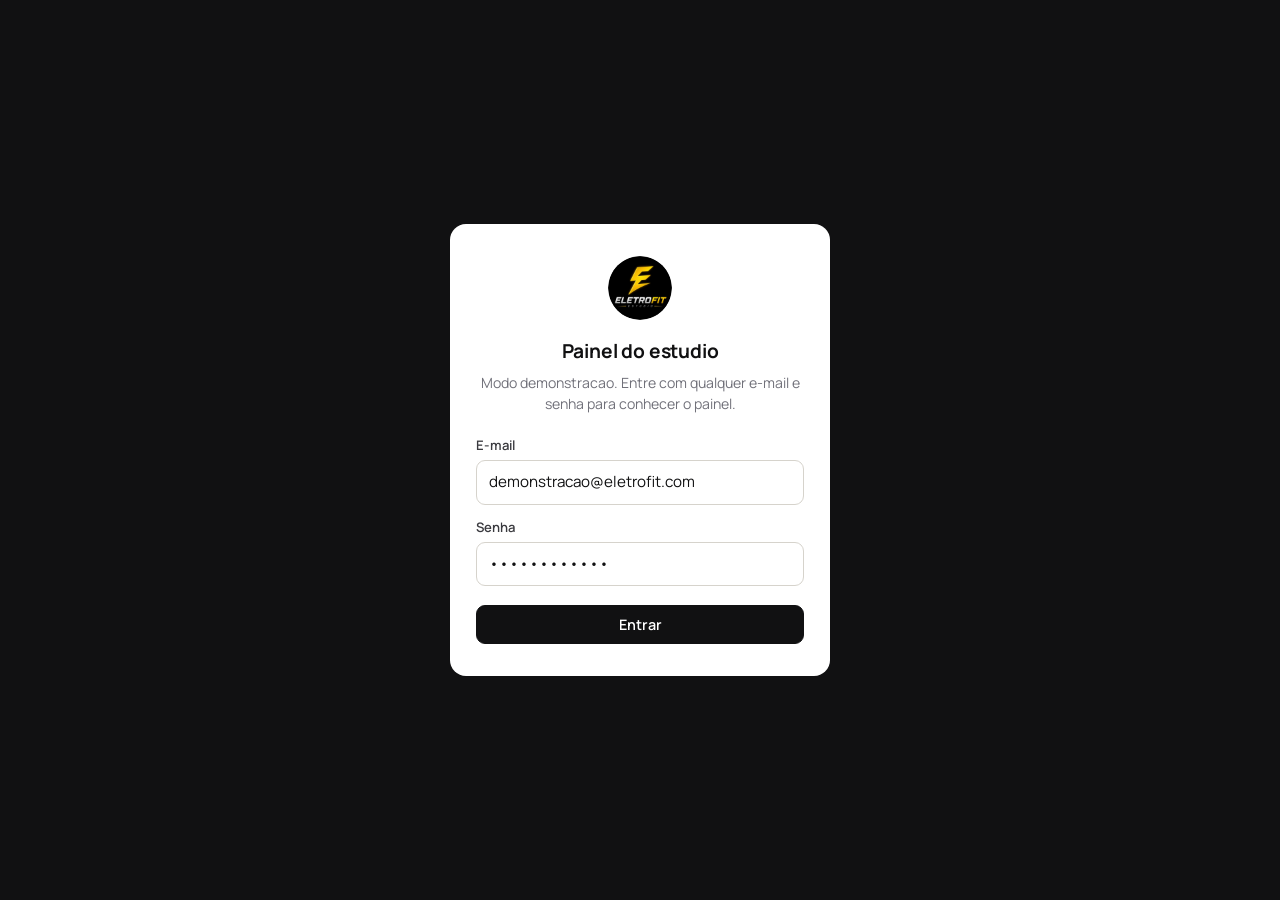
==== painel/index.html @ 5f62ef71 "Site e painel do Eletrofit Estudio Primeira carga do projeto, em duas pastas.  site: pagina unica co" ====
<!DOCTYPE html>
<html lang="pt-BR">
<head>
<meta charset="UTF-8">
<meta name="viewport" content="width=device-width, initial-scale=1.0, viewport-fit=cover">
<title>Painel Eletrofit</title>
<meta name="description" content="Painel de gestao do Eletrofit Estudio.">
<meta name="robots" content="noindex, nofollow">
<meta name="theme-color" content="#0f0f10">
<link rel="preconnect" href="https://fonts.googleapis.com">
<link rel="preconnect" href="https://fonts.gstatic.com" crossorigin>
<link href="https://fonts.googleapis.com/css2?family=Manrope:wght@400;500;600;700&display=swap" rel="stylesheet">
<link rel="stylesheet" href="painel.css?v=2">
<link rel="icon" type="image/png" href="favicon.png">
<link rel="apple-touch-icon" href="favicon.png">
</head>
<body>

<div id="app">
  <div class="carregando">Carregando</div>
</div>

<noscript>
  <p style="padding:2rem;font-family:system-ui">Este painel precisa de JavaScript ligado para funcionar.</p>
</noscript>

<script type="module" src="js/app.js?v=2"></script>
</body>
</html>
---- painel/painel.css ----
/* ===================================================
   Painel Eletrofit

   Ideia do visual: quanto menos cor, melhor.
   Fundo claro, texto preto, linhas finas.
   O ouro da marca aparece pouco, so para marcar o
   que esta selecionado. Verde e vermelho so quando
   significam alguma coisa: pago, atrasado, falta.
   Feito para ser usado no celular em primeiro lugar.
   =================================================== */

:root{
  --paper:#ffffff;
  --paper-2:#faf9f7;
  --paper-3:#f2f1ed;

  --ink:#111112;
  --ink-2:#3a3a3f;
  --muted:#71717a;
  --dim:#a1a1aa;

  --ouro:#e8b309;
  --ouro-fraco:#fdf6e0;

  --ok:#15803d;
  --erro:#b42318;
  --alerta:#a16207;

  --line:#e8e6e1;
  --line-2:#d6d3cc;

  --raio:12px;
  --raio-g:16px;
  --ease:cubic-bezier(.2,.9,.3,1);

  --sans:"Manrope",system-ui,-apple-system,"Segoe UI",sans-serif;

  --barra-altura:56px;
  --menu-altura:62px;
}

*,*::before,*::after{box-sizing:border-box;margin:0;padding:0}
html{-webkit-text-size-adjust:100%}
body{
  font-family:var(--sans);
  background:var(--paper-2);
  color:var(--ink);
  font-size:15px;
  line-height:1.5;
  -webkit-font-smoothing:antialiased;
  overflow-x:hidden;
}
img{max-width:100%;display:block}
button{font:inherit;color:inherit;background:none;border:0;cursor:pointer}
a{color:inherit;text-decoration:none}
ul,ol{list-style:none}
input,select,textarea{font:inherit;color:inherit}
:focus-visible{outline:2px solid var(--ink);outline-offset:2px;border-radius:6px}
body.travado{overflow:hidden}
.ico{display:inline-flex;align-items:center;justify-content:center}
.ico svg{display:block}

/* ---------- botoes ---------- */
.bt{
  display:inline-flex;align-items:center;justify-content:center;gap:.4rem;
  font-family:var(--sans);font-weight:600;font-size:.9rem;
  padding:.5rem .95rem;border-radius:9px;border:1px solid transparent;
  transition:background .18s var(--ease),border-color .18s var(--ease),color .18s var(--ease),opacity .18s;
  white-space:nowrap;
}
.bt:active{transform:translateY(1px)}
.bt[disabled]{opacity:.5;cursor:default}
.bt--primario{background:var(--ink);color:#fff;border-color:var(--ink)}
.bt--primario:hover{background:#2a2a2e;border-color:#2a2a2e}
.bt--linha{border-color:var(--line-2);color:var(--ink-2);background:var(--paper)}
.bt--linha:hover{border-color:var(--ink);color:var(--ink)}
.bt--perigo{border-color:var(--line-2);color:var(--erro);background:var(--paper)}
.bt--perigo:hover{border-color:var(--erro)}
.bt--peq{padding:.36rem .7rem;font-size:.84rem}
.bt--cheio{width:100%;margin-top:.3rem}
.bt--icone{padding:.42rem;border-radius:9px;border-color:var(--line-2);color:var(--muted);background:var(--paper)}
.bt--icone:hover{border-color:var(--ink);color:var(--ink)}
.bt--icone.bt--peq{padding:.34rem}

/* ---------- login ---------- */
.login{min-height:100vh;min-height:100dvh;display:grid;place-items:center;padding:1.5rem;background:var(--ink)}
.login__caixa{
  width:min(380px,100%);background:var(--paper);
  border-radius:var(--raio-g);padding:2rem 1.6rem;text-align:center;
}
.login__marca{width:64px;height:64px;border-radius:50%;margin:0 auto 1.1rem}
.login__titulo{font-size:1.2rem;font-weight:700;letter-spacing:-.01em}
.login__texto{color:var(--muted);font-size:.88rem;margin:.35rem 0 1.4rem}
.login__form{display:flex;flex-direction:column;gap:.85rem;text-align:left}
.login__erro{background:#fdf1f0;color:var(--erro);font-size:.86rem;padding:.6rem .8rem;border-radius:9px}

/* ---------- estrutura ---------- */
.barra{
  position:sticky;top:0;z-index:30;
  background:var(--ink);color:#fff;height:var(--barra-altura);
  display:flex;align-items:center;
  padding-top:env(safe-area-inset-top);
}
.barra__interno{
  width:min(1180px,100%);margin:0 auto;padding:0 1rem;
  display:flex;align-items:center;gap:.7rem;
}
.barra__marca{display:flex;align-items:center;gap:.55rem;margin-right:auto;min-width:0}
.barra__marca img{width:30px;height:30px;border-radius:50%;flex-shrink:0}
.barra__marca div{display:flex;flex-direction:column;line-height:1.2;min-width:0}
.barra__marca strong{font-size:.92rem;font-weight:600;white-space:nowrap;overflow:hidden;text-overflow:ellipsis}
.barra__marca span{font-size:.74rem;color:#8f8f96}
.barra .bt--linha{border-color:rgba(255,255,255,.22);color:#e4e4e7;background:transparent}
.barra .bt--linha:hover{border-color:#fff;color:#fff}
.selo-demo{
  font-size:.72rem;letter-spacing:.02em;color:#c8c8ce;
  border:1px solid rgba(255,255,255,.22);padding:.16rem .5rem;border-radius:999px;
}

.corpo{width:min(1180px,100%);margin:0 auto;display:flex;gap:1.4rem;padding:0 1rem}
.conteudo{flex:1;min-width:0;padding:1.1rem 0 calc(var(--menu-altura) + 2.5rem)}

/* menu: barra de baixo no celular, coluna no computador */
.menu{
  position:fixed;left:0;right:0;bottom:0;z-index:30;
  display:flex;justify-content:space-around;
  background:rgba(255,255,255,.96);
  backdrop-filter:blur(10px);-webkit-backdrop-filter:blur(10px);
  border-top:1px solid var(--line);
  padding:.25rem .2rem calc(.25rem + env(safe-area-inset-bottom));
}
.menu__item{
  flex:1;display:flex;flex-direction:column;align-items:center;gap:.12rem;
  padding:.4rem .2rem;border-radius:10px;color:var(--dim);
  font-size:.72rem;font-weight:500;
}
.menu__icone{display:block;width:21px;height:21px}
.menu__icone svg{width:100%;height:100%}
.menu__item.ativo{color:var(--ink)}
.menu__item.ativo .menu__icone{color:var(--ink)}

/* ---------- topo de tela ---------- */
.tela__topo{
  display:flex;align-items:flex-start;justify-content:space-between;
  gap:.8rem;flex-wrap:wrap;margin-bottom:1.1rem;
}
.tela__titulo{font-size:1.35rem;font-weight:700;letter-spacing:-.015em}
.tela__sub{color:var(--muted);font-size:.85rem;margin-top:.1rem}

/* ---------- numeros ---------- */
.numeros{display:grid;grid-template-columns:repeat(2,1fr);gap:.6rem;margin-bottom:1.1rem}
.numero{
  background:var(--paper);border:1px solid var(--line);border-radius:var(--raio);
  padding:.8rem .9rem;
}
.numero strong{display:block;font-size:1.35rem;font-weight:700;letter-spacing:-.02em;line-height:1.25}
.numero span{display:block;font-size:.76rem;color:var(--muted);margin-top:.1rem}
.numero--alerta strong{color:var(--erro)}
.numero--ok strong{color:var(--ok)}

/* ---------- avisos ---------- */
.avisos{display:flex;flex-direction:column;gap:.4rem;margin-bottom:1.2rem}
.avisos__item{
  display:flex;align-items:center;justify-content:space-between;gap:.8rem;
  background:var(--paper);border:1px solid var(--line);
  border-left:2px solid var(--ouro);
  border-radius:var(--raio);padding:.65rem .85rem;font-size:.88rem;color:var(--ink-2);
}

/* ---------- blocos ---------- */
.bloco{
  background:var(--paper);border:1px solid var(--line);border-radius:var(--raio-g);
  padding:1rem;margin-bottom:.9rem;
}
.bloco__topo{display:flex;align-items:center;justify-content:space-between;gap:.8rem;margin-bottom:.7rem}
.bloco__titulo{font-size:.78rem;font-weight:600;letter-spacing:.08em;text-transform:uppercase;color:var(--muted);margin-bottom:.8rem}
.bloco__topo .bloco__titulo{margin-bottom:0}

/* ---------- sessoes ---------- */
.sessoes{display:flex;flex-direction:column;gap:.4rem}
.sessao{
  display:grid;grid-template-columns:auto 1fr;align-items:center;
  gap:.5rem .7rem;
  border:1px solid var(--line);border-left:2px solid var(--line-2);
  border-radius:var(--raio);padding:.65rem .8rem;background:var(--paper);
}
.sessao--feita{border-left-color:var(--ok)}
.sessao--falta{border-left-color:var(--erro)}
.sessao--passou{opacity:.9}
.sessao__hora{min-width:52px}
.sessao__hora strong{display:block;font-size:1rem;font-weight:700;letter-spacing:-.01em}
.sessao__hora span{font-size:.7rem;color:var(--dim)}
.sessao__aluno{display:flex;align-items:center;gap:.55rem;flex:1;min-width:0;text-align:left;padding:.1rem 0}
.sessao__aluno > div{min-width:0}
.sessao__aluno > div > strong{display:block;font-size:.94rem;font-weight:600}
.sessao__aluno > div > span{display:block;font-size:.76rem;color:var(--muted);overflow:hidden;text-overflow:ellipsis;white-space:nowrap}
.sessao__acoes{
  grid-column:1 / -1;
  display:flex;align-items:center;gap:.3rem;flex-wrap:wrap;justify-content:flex-end;
}

.avatar{
  display:grid !important;place-items:center;
  width:36px;height:36px;border-radius:50%;flex-shrink:0;
  background:var(--paper-3);color:var(--muted);
  font-size:.76rem;font-weight:700;letter-spacing:.02em;
}
.avatar--peq{width:30px;height:30px;font-size:.7rem}

/* ---------- agenda ---------- */
.semana{display:grid;grid-template-columns:1fr;gap:.5rem}
.semana__dia{background:var(--paper);border:1px solid var(--line);border-radius:var(--raio);padding:.65rem}
.semana__dia--hoje{border-color:var(--ouro)}
.semana__topo{display:flex;align-items:baseline;gap:.4rem;margin-bottom:.45rem}
.semana__topo strong{font-size:.78rem;font-weight:600;letter-spacing:.06em;text-transform:uppercase}
.semana__topo span{font-size:.74rem;color:var(--dim)}
.semana__vazio{font-size:.82rem;color:var(--dim);padding:.1rem 0 .35rem}
.cartao-sessao{
  display:flex;align-items:baseline;gap:.5rem;width:100%;text-align:left;
  background:var(--paper-2);border:1px solid var(--line);border-left:2px solid var(--line-2);
  border-radius:9px;padding:.4rem .55rem;margin-bottom:.3rem;
}
.cartao-sessao:hover{border-color:var(--line-2);background:var(--paper-3)}
.cartao-sessao strong{font-size:.85rem;font-weight:700}
.cartao-sessao span{font-size:.85rem;color:var(--ink-2);overflow:hidden;text-overflow:ellipsis;white-space:nowrap}
.cartao-sessao--feita{border-left-color:var(--ok)}
.cartao-sessao--falta{border-left-color:var(--erro);opacity:.7}
.semana__mais{
  width:100%;font-size:.8rem;font-weight:500;color:var(--dim);
  border:1px dashed var(--line-2);border-radius:9px;padding:.32rem;margin-top:.15rem;
}
.semana__mais:hover{border-color:var(--ink);color:var(--ink-2)}

/* ---------- filtros e abas ---------- */
.filtros{display:flex;flex-direction:column;gap:.55rem;margin-bottom:1rem}
.abas{display:flex;gap:.3rem;overflow-x:auto;padding-bottom:.15rem;margin-bottom:.9rem}
.abas__item{
  font-size:.84rem;font-weight:500;
  padding:.35rem .8rem;border-radius:999px;border:1px solid var(--line);
  color:var(--muted);white-space:nowrap;background:var(--paper);
}
.abas__item:hover{border-color:var(--line-2);color:var(--ink-2)}
.abas__item.ativo{background:var(--ink);border-color:var(--ink);color:#fff}

/* ---------- alunos ---------- */
.alunos{display:flex;flex-direction:column;gap:.4rem}
.aluno{
  display:flex;align-items:center;gap:.6rem;
  background:var(--paper);border:1px solid var(--line);border-radius:var(--raio);
  padding:.62rem .75rem;
}
.aluno__abrir{display:flex;align-items:center;gap:.6rem;flex:1;min-width:0;text-align:left}
.aluno__dados{min-width:0}
.aluno__dados strong{display:block;font-size:.94rem;font-weight:600}
.aluno__dados span{display:block;font-size:.78rem;color:var(--muted);overflow:hidden;text-overflow:ellipsis;white-space:nowrap}
.aluno__lado{display:flex;align-items:center;gap:.35rem;flex-shrink:0}

/* ---------- cobrancas ---------- */
.cobrancas{display:flex;flex-direction:column;gap:.4rem}
.cobranca{
  display:flex;align-items:center;gap:.6rem;flex-wrap:wrap;
  background:var(--paper);border:1px solid var(--line);border-left:2px solid var(--line-2);
  border-radius:var(--raio);padding:.62rem .75rem;
}
.cobranca--atrasada{border-left-color:var(--erro)}
.cobranca--paga{border-left-color:var(--ok)}
.cobranca__aluno{flex:1;min-width:130px;text-align:left}
.cobranca__aluno strong{display:block;font-size:.94rem;font-weight:600}
.cobranca__aluno span{display:block;font-size:.78rem;color:var(--muted)}
.cobranca__valor{display:flex;align-items:center;gap:.45rem}
.cobranca__valor strong{font-size:.98rem;font-weight:700;letter-spacing:-.01em}
.cobranca__acoes{display:flex;gap:.3rem;flex-wrap:wrap}

/* ---------- pedidos ---------- */
.pedidos{display:flex;flex-direction:column;gap:.5rem}
.pedido{background:var(--paper);border:1px solid var(--line);border-radius:var(--raio);padding:.85rem}
.pedido__topo{display:flex;align-items:center;gap:.5rem;margin-bottom:.15rem}
.pedido__topo strong{font-size:.98rem;font-weight:600}
.pedido__linha{font-size:.86rem;color:var(--ink-2)}

/* ---------- listas simples ---------- */
.lista-simples{display:flex;flex-direction:column}
.lista-simples li{
  display:flex;align-items:center;gap:.6rem;flex-wrap:wrap;
  padding:.6rem 0;border-bottom:1px solid var(--line);
}
.lista-simples li:last-child{border-bottom:0}
.lista-simples li > div:first-child{flex:1;min-width:130px}
.lista-simples li > div > strong{display:block;font-size:.92rem;font-weight:600}
.lista-simples li > div > span{display:block;font-size:.78rem;color:var(--muted)}

/* ---------- etiquetas ---------- */
.etiqueta{
  display:inline-flex;align-items:center;gap:.32rem;
  font-size:.76rem;font-weight:500;color:var(--muted);
  padding:.1rem 0;white-space:nowrap;
}
.etiqueta::before{
  content:"";width:6px;height:6px;border-radius:50%;background:var(--dim);flex-shrink:0;
}
.etiqueta--ok::before{background:var(--ok)}
.etiqueta--erro::before{background:var(--erro)}
.etiqueta--aviso::before{background:var(--ouro)}
.etiqueta--ok{color:var(--ok)}
.etiqueta--erro{color:var(--erro)}
.etiqueta--aviso{color:var(--alerta)}

/* ---------- formularios ---------- */
.form{display:flex;flex-direction:column;gap:.75rem}
.form--linha{display:grid;grid-template-columns:1fr 1fr auto;gap:.55rem;align-items:end;margin-top:.8rem}
.form__par{display:grid;grid-template-columns:1fr 1fr;gap:.55rem}
.campo{display:flex;flex-direction:column;gap:.25rem}
.campo__rotulo{font-size:.82rem;font-weight:600;color:var(--ink-2)}
.campo__dica{font-size:.74rem;color:var(--dim)}
.campo--marcador{flex-direction:row;align-items:center;gap:.5rem}
.entrada{
  width:100%;padding:.62rem .75rem;font-size:.95rem;
  border:1px solid var(--line-2);border-radius:9px;background:var(--paper);
  transition:border-color .18s var(--ease),box-shadow .18s var(--ease);
}
.entrada::placeholder{color:var(--dim)}
.entrada:focus{outline:none;border-color:var(--ink);box-shadow:0 0 0 3px rgba(17,17,18,.07)}
select.entrada{appearance:none;-webkit-appearance:none;padding-right:2.1rem;
  background-image:url("data:image/svg+xml,%3Csvg xmlns='http://www.w3.org/2000/svg' width='13' height='13' viewBox='0 0 24 24' fill='none' stroke='%2371717a' stroke-width='2' stroke-linecap='round' stroke-linejoin='round'%3E%3Cpath d='m6 9 6 6 6-6'/%3E%3C/svg%3E");
  background-repeat:no-repeat;background-position:right .75rem center}
textarea.entrada{resize:vertical;min-height:62px}
.marcador{width:19px;height:19px;accent-color:var(--ink)}
.dias{display:flex;flex-wrap:wrap;gap:.4rem}
.dias__item{display:flex;align-items:center;gap:.3rem;font-size:.84rem;
  border:1px solid var(--line-2);border-radius:999px;padding:.26rem .6rem;background:var(--paper)}
.linha-botoes{display:flex;gap:.45rem;flex-wrap:wrap;justify-content:flex-end;margin-top:.6rem}
.linha-botoes--inicio{justify-content:flex-start}
.grade-acoes{display:grid;grid-template-columns:1fr 1fr;gap:.45rem;margin:.9rem 0}

/* ---------- ficha ---------- */
.ficha__topo{display:flex;align-items:center;gap:.7rem;margin-bottom:.3rem}
.ficha__etiquetas{display:flex;gap:.7rem;flex-wrap:wrap;margin-bottom:.15rem}
.ficha__linha{font-size:.85rem;color:var(--muted)}
.resumo-plano{display:flex;align-items:center;justify-content:space-between;gap:.8rem;
  background:var(--paper-2);border:1px solid var(--line);border-radius:var(--raio);padding:.65rem .75rem}
.resumo-plano strong{display:block;font-size:.94rem;font-weight:600}
.resumo-plano span{display:block;font-size:.8rem;color:var(--muted)}

/* ---------- folha ---------- */
.folha__fundo{
  position:fixed;inset:0;z-index:60;
  background:rgba(17,17,18,.4);
  display:flex;align-items:flex-end;justify-content:center;
  opacity:0;transition:opacity .22s var(--ease);
  overscroll-behavior:contain;
}
.folha__fundo.visivel{opacity:1}
.folha{
  width:min(540px,100%);max-height:92vh;max-height:92dvh;display:flex;flex-direction:column;
  background:var(--paper);border-radius:var(--raio-g) var(--raio-g) 0 0;
  transform:translateY(12px);transition:transform .24s var(--ease);
}
.folha--larga{width:min(660px,100%)}
.folha--estreita{width:min(400px,100%)}
.folha__fundo.visivel .folha{transform:none}
.folha__topo{
  display:flex;align-items:center;justify-content:space-between;gap:.8rem;
  padding:.9rem 1rem .7rem;border-bottom:1px solid var(--line);
}
.folha__topo h2{font-size:1rem;font-weight:700;letter-spacing:-.01em}
.folha__x{font-size:1.5rem;line-height:1;color:var(--dim);padding:0 .3rem}
.folha__x:hover{color:var(--ink)}
.folha__corpo{padding:.9rem 1rem calc(1.4rem + env(safe-area-inset-bottom));overflow-y:auto}
.folha__corpo .bloco{border-left:0;border-right:0;border-radius:0;padding:1rem 0;margin:0}
.folha__corpo .bloco:first-of-type{border-top:1px solid var(--line);margin-top:.9rem}
.folha__corpo .bloco:last-child{border-bottom:0;padding-bottom:.3rem}

/* ---------- avisos rapidos ---------- */
.aviso{
  position:fixed;left:50%;bottom:calc(var(--menu-altura) + 1rem);transform:translate(-50%,16px);
  z-index:80;max-width:min(420px,92vw);
  background:var(--ink);color:#fff;font-size:.88rem;
  padding:.65rem 1rem;border-radius:10px;
  opacity:0;pointer-events:none;transition:opacity .22s var(--ease),transform .22s var(--ease);
}
.aviso.visivel{opacity:1;transform:translate(-50%,0)}
.aviso--erro{background:var(--erro)}

/* ---------- estados ---------- */
.carregando{padding:2.5rem 1rem;text-align:center;color:var(--dim);font-size:.9rem}
.carregando::after{content:"";display:inline-block;width:1.2em;text-align:left;animation:pontos 1.2s steps(4,end) infinite}
@keyframes pontos{0%{content:""}25%{content:"."}50%{content:".."}75%{content:"..."}}
.vazio{
  text-align:center;padding:2rem 1rem;color:var(--muted);font-size:.9rem;
  border:1px dashed var(--line-2);border-radius:var(--raio);background:var(--paper);
}
.vazio p{margin-bottom:.7rem}
.vazio__detalhe{font-size:.8rem;color:var(--dim)}
.obs{font-size:.82rem;color:var(--muted)}
.obs--centro{text-align:center;margin-top:.8rem}
.texto{font-size:.95rem;color:var(--ink-2)}

/* ===================================================
   Telas maiores
   =================================================== */
@media (min-width:720px){
  .sessao{grid-template-columns:auto 1fr auto}
  .sessao__acoes{grid-column:auto}
  .numeros{grid-template-columns:repeat(4,1fr)}
  .semana{grid-template-columns:repeat(2,1fr)}
  .folha__fundo{align-items:center;padding:1.5rem}
  .folha{border-radius:var(--raio-g);max-height:88vh}
}

@media (min-width:960px){
  .corpo{padding:1.4rem 1rem;gap:1.8rem}
  .conteudo{padding:0 0 3rem}
  .menu{
    position:sticky;top:calc(var(--barra-altura) + 1.4rem);
    align-self:flex-start;background:transparent;backdrop-filter:none;
    flex-direction:column;justify-content:flex-start;gap:.1rem;
    width:172px;flex-shrink:0;border:0;padding:0;
  }
  .menu__item{
    flex-direction:row;gap:.6rem;justify-content:flex-start;
    padding:.5rem .65rem;font-size:.9rem;color:var(--muted);
    border-left:2px solid transparent;border-radius:0 8px 8px 0;
  }
  .menu__item:hover{color:var(--ink);background:var(--paper-3)}
  .menu__item.ativo{background:var(--paper);border-left-color:var(--ouro);font-weight:600}
  .aviso{bottom:1.4rem}
  .semana{grid-template-columns:repeat(5,1fr)}
  .tela__titulo{font-size:1.5rem}
}

@media (min-width:1100px){
  .semana{grid-template-columns:repeat(auto-fit,minmax(148px,1fr))}
}

@media (prefers-reduced-motion:reduce){
  *{transition-duration:.001ms !important;animation-duration:.001ms !important}
}
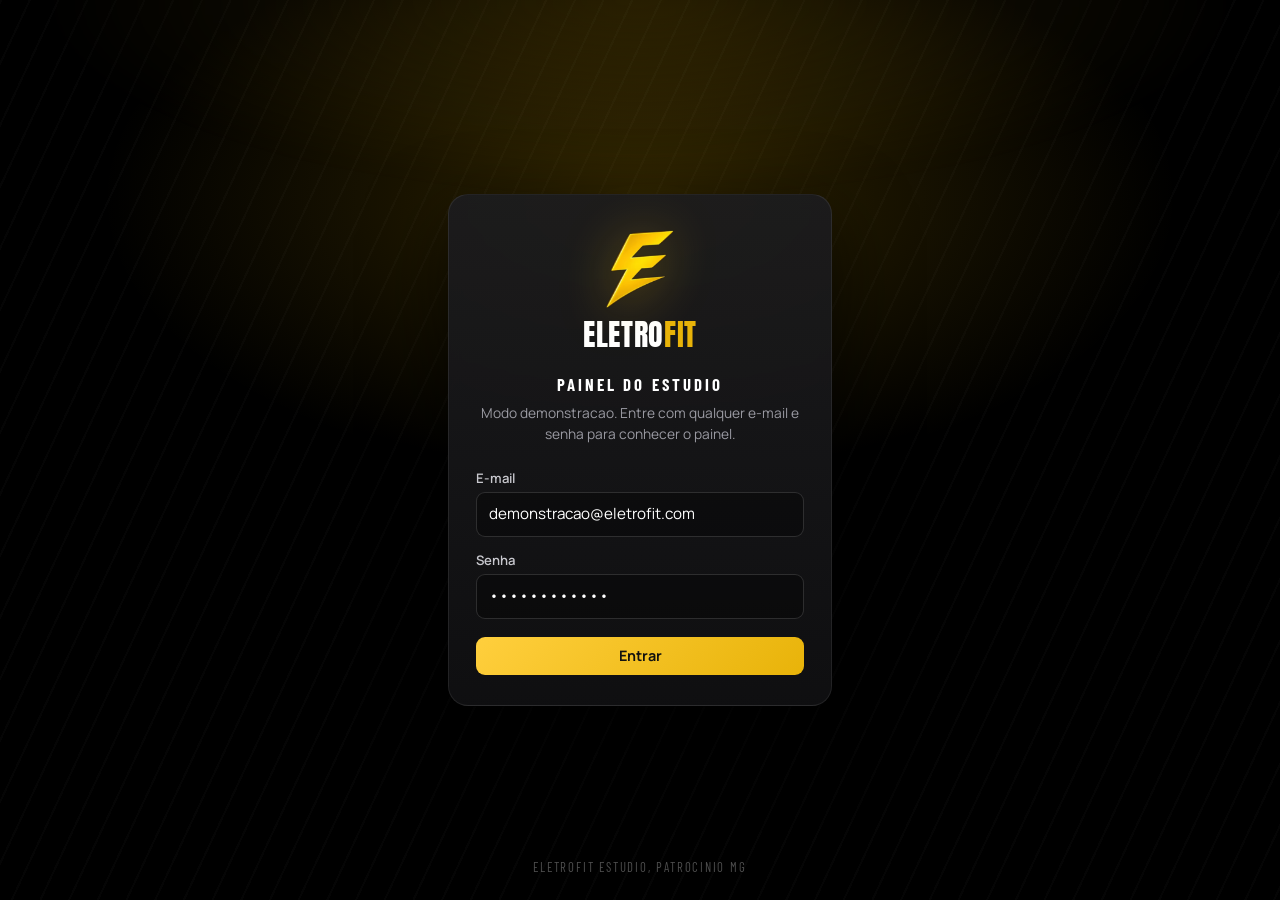
==== commit 98d6c2a9: "Hero de tela cheia, preto absoluto na moldura e o raio no lugar do logotipo Site: a hero passou a oc" ====
--- a/painel/index.html
+++ b/painel/index.html
@@ -9,8 +9,8 @@
 <meta name="theme-color" content="#0f0f10">
 <link rel="preconnect" href="https://fonts.googleapis.com">
 <link rel="preconnect" href="https://fonts.gstatic.com" crossorigin>
-<link href="https://fonts.googleapis.com/css2?family=Manrope:wght@400;500;600;700&display=swap" rel="stylesheet">
-<link rel="stylesheet" href="painel.css?v=2">
+<link href="https://fonts.googleapis.com/css2?family=Anton&family=Barlow+Condensed:wght@600;700&family=Manrope:wght@400;500;600;700&display=swap" rel="stylesheet">
+<link rel="stylesheet" href="painel.css?v=3">
 <link rel="icon" type="image/png" href="favicon.png">
 <link rel="apple-touch-icon" href="favicon.png">
 </head>
@@ -24,6 +24,6 @@
   <p style="padding:2rem;font-family:system-ui">Este painel precisa de JavaScript ligado para funcionar.</p>
 </noscript>
 
-<script type="module" src="js/app.js?v=2"></script>
+<script type="module" src="js/app.js?v=3"></script>
 </body>
 </html>
--- a/painel/painel.css
+++ b/painel/painel.css
@@ -34,6 +34,8 @@
   --ease:cubic-bezier(.2,.9,.3,1);
 
   --sans:"Manrope",system-ui,-apple-system,"Segoe UI",sans-serif;
+  --display:"Anton",Impact,sans-serif;
+  --cond:"Barlow Condensed","Arial Narrow",sans-serif;
 
   --barra-altura:56px;
   --menu-altura:62px;
@@ -83,33 +85,84 @@
 .bt--icone.bt--peq{padding:.34rem}
 
 /* ---------- login ---------- */
-.login{min-height:100vh;min-height:100dvh;display:grid;place-items:center;padding:1.5rem;background:var(--ink)}
+.login{
+  position:relative;overflow:hidden;
+  min-height:100vh;min-height:100dvh;
+  display:grid;place-items:center;padding:1.5rem;
+  background:#000;isolation:isolate;
+}
+/* brilho dourado e listras, como no site */
+.login__brilho{
+  position:absolute;inset:0;z-index:-1;pointer-events:none;
+  background:
+    radial-gradient(60% 45% at 50% 22%, rgba(232,179,9,.20), rgba(232,179,9,0) 70%),
+    repeating-linear-gradient(115deg, rgba(255,255,255,.02) 0 2px, transparent 2px 26px);
+}
+.login::after{
+  content:"";position:absolute;left:50%;top:-30%;transform:translateX(-50%);
+  width:130%;height:60%;z-index:-1;pointer-events:none;
+  background:radial-gradient(closest-side, rgba(232,179,9,.12), rgba(232,179,9,0) 72%);
+  filter:blur(10px);
+}
 .login__caixa{
-  width:min(380px,100%);background:var(--paper);
-  border-radius:var(--raio-g);padding:2rem 1.6rem;text-align:center;
-}
-.login__marca{width:64px;height:64px;border-radius:50%;margin:0 auto 1.1rem}
-.login__titulo{font-size:1.2rem;font-weight:700;letter-spacing:-.01em}
-.login__texto{color:var(--muted);font-size:.88rem;margin:.35rem 0 1.4rem}
+  width:min(384px,100%);
+  background:linear-gradient(180deg, rgba(28,28,30,.92), rgba(16,16,18,.92));
+  border:1px solid rgba(255,255,255,.08);
+  border-radius:20px;
+  padding:2.2rem 1.7rem 1.9rem;text-align:center;
+  box-shadow:0 30px 80px rgba(0,0,0,.6);
+  backdrop-filter:blur(8px);-webkit-backdrop-filter:blur(8px);
+}
+.login__marca{
+  width:78px;height:78px;object-fit:contain;margin:0 auto .7rem;
+  filter:drop-shadow(0 6px 26px rgba(232,179,9,.4));
+}
+.login__marca-nome{
+  font-family:var(--display);font-size:1.9rem;line-height:1;letter-spacing:.02em;
+  color:#fff;margin-bottom:1.4rem;
+}
+.login__marca-nome .ouro{color:var(--ouro)}
+.login__titulo{
+  font-family:var(--cond);font-size:1.05rem;font-weight:700;
+  letter-spacing:.18em;text-transform:uppercase;color:#fff;
+}
+.login__texto{color:#9a9aa2;font-size:.86rem;margin:.4rem 0 1.5rem;line-height:1.5}
 .login__form{display:flex;flex-direction:column;gap:.85rem;text-align:left}
-.login__erro{background:#fdf1f0;color:var(--erro);font-size:.86rem;padding:.6rem .8rem;border-radius:9px}
+.login__form .campo__rotulo{color:#c8c8ce}
+.login__form .entrada{
+  background:rgba(0,0,0,.35);border-color:rgba(255,255,255,.14);color:#fff;
+}
+.login__form .entrada::placeholder{color:#6a6a72}
+.login__form .entrada:focus{border-color:var(--ouro);box-shadow:0 0 0 3px rgba(232,179,9,.2)}
+.login__form .bt--primario{
+  background:linear-gradient(135deg,#ffcf3d,var(--ouro));color:#141310;border:0;
+  margin-top:.3rem;font-weight:700;
+}
+.login__form .bt--primario:hover{filter:brightness(1.05)}
+.login__erro{background:rgba(180,35,24,.14);color:#ff9c93;font-size:.86rem;padding:.6rem .8rem;border-radius:9px;border:1px solid rgba(180,35,24,.4)}
+.login__rodape{
+  position:absolute;bottom:1.4rem;left:0;right:0;text-align:center;
+  font-family:var(--cond);font-size:.8rem;letter-spacing:.14em;text-transform:uppercase;
+  color:rgba(255,255,255,.3);
+}
 
 /* ---------- estrutura ---------- */
 .barra{
   position:sticky;top:0;z-index:30;
-  background:var(--ink);color:#fff;height:var(--barra-altura);
+  background:#000;color:#fff;height:var(--barra-altura);
   display:flex;align-items:center;
+  border-bottom:1px solid rgba(232,179,9,.32);
   padding-top:env(safe-area-inset-top);
 }
 .barra__interno{
   width:min(1180px,100%);margin:0 auto;padding:0 1rem;
   display:flex;align-items:center;gap:.7rem;
 }
-.barra__marca{display:flex;align-items:center;gap:.55rem;margin-right:auto;min-width:0}
-.barra__marca img{width:30px;height:30px;border-radius:50%;flex-shrink:0}
+.barra__marca{display:flex;align-items:center;gap:.5rem;margin-right:auto;min-width:0}
+.barra__marca img{width:30px;height:30px;object-fit:contain;flex-shrink:0;filter:drop-shadow(0 2px 8px rgba(232,179,9,.35))}
 .barra__marca div{display:flex;flex-direction:column;line-height:1.2;min-width:0}
-.barra__marca strong{font-size:.92rem;font-weight:600;white-space:nowrap;overflow:hidden;text-overflow:ellipsis}
-.barra__marca span{font-size:.74rem;color:#8f8f96}
+.barra__marca strong{font-family:var(--cond);font-size:1.02rem;font-weight:700;letter-spacing:.06em;text-transform:uppercase;white-space:nowrap;overflow:hidden;text-overflow:ellipsis}
+.barra__marca span{font-size:.72rem;color:#8f8f96}
 .barra .bt--linha{border-color:rgba(255,255,255,.22);color:#e4e4e7;background:transparent}
 .barra .bt--linha:hover{border-color:#fff;color:#fff}
 .selo-demo{
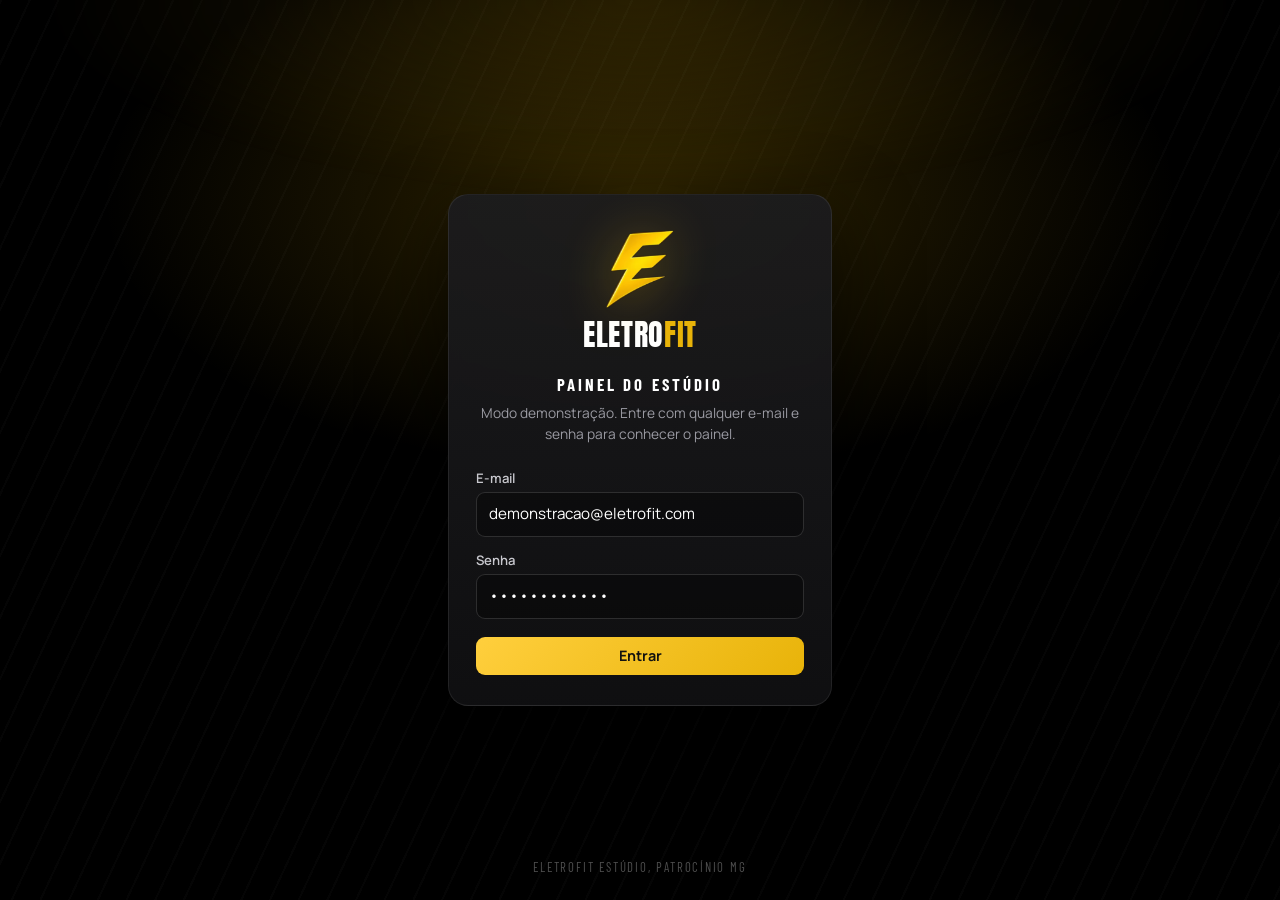
==== commit 3f2637da: "Acentuacao completa, novas funcoes no painel e credito no rodape Todo o texto de tela do painel pass" ====
--- a/painel/index.html
+++ b/painel/index.html
@@ -10,7 +10,7 @@
 <link rel="preconnect" href="https://fonts.googleapis.com">
 <link rel="preconnect" href="https://fonts.gstatic.com" crossorigin>
 <link href="https://fonts.googleapis.com/css2?family=Anton&family=Barlow+Condensed:wght@600;700&family=Manrope:wght@400;500;600;700&display=swap" rel="stylesheet">
-<link rel="stylesheet" href="painel.css?v=3">
+<link rel="stylesheet" href="painel.css?v=4">
 <link rel="icon" type="image/png" href="favicon.png">
 <link rel="apple-touch-icon" href="favicon.png">
 </head>
@@ -24,6 +24,6 @@
   <p style="padding:2rem;font-family:system-ui">Este painel precisa de JavaScript ligado para funcionar.</p>
 </noscript>
 
-<script type="module" src="js/app.js?v=3"></script>
+<script type="module" src="js/app.js?v=4"></script>
 </body>
 </html>
--- a/painel/painel.css
+++ b/painel/painel.css
@@ -488,3 +488,17 @@
 @media (prefers-reduced-motion:reduce){
   *{transition-duration:.001ms !important;animation-duration:.001ms !important}
 }
+
+/* etiqueta "hoje" no bloco de aniversariantes */
+.hoje-tag{
+  display:inline-block;font-size:.7rem;font-weight:600;letter-spacing:.02em;
+  color:#141310;background:var(--ouro);border-radius:999px;padding:.02rem .45rem;vertical-align:middle;
+}
+/* resumo por forma de pagamento */
+.formas{display:flex;flex-wrap:wrap;gap:.4rem;margin:-.3rem 0 1rem}
+.forma{
+  display:flex;align-items:baseline;gap:.35rem;
+  background:var(--paper);border:1px solid var(--line);border-radius:999px;
+  padding:.28rem .7rem;font-size:.82rem;color:var(--muted);
+}
+.forma strong{font-size:.9rem;font-weight:700;color:var(--ink)}
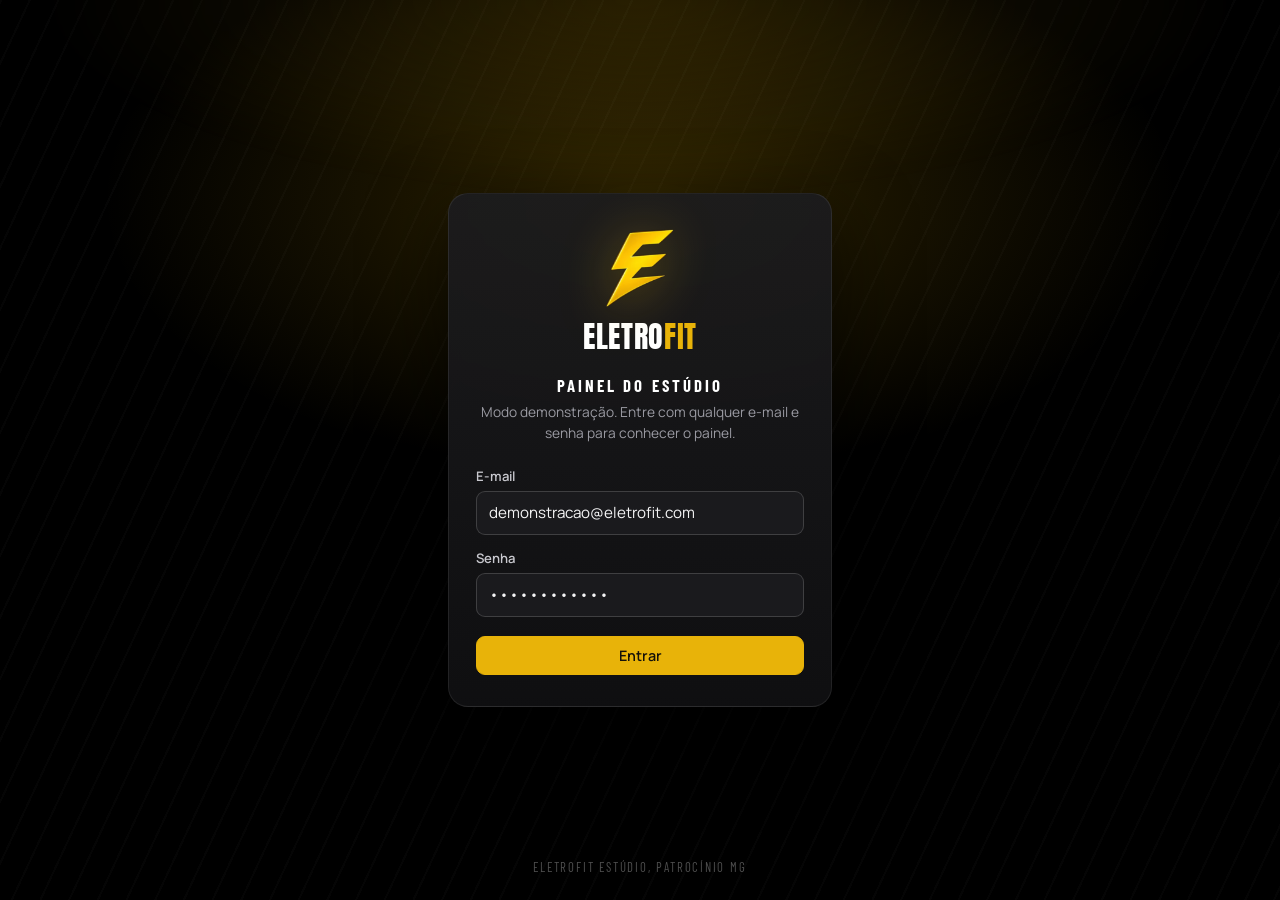
==== commit f715f534: "Painel de gestao com graficos e seis telas novas Reconstroi o painel usando como base um sistema de " ====
--- a/painel/index.html
+++ b/painel/index.html
@@ -10,7 +10,7 @@
 <link rel="preconnect" href="https://fonts.googleapis.com">
 <link rel="preconnect" href="https://fonts.gstatic.com" crossorigin>
 <link href="https://fonts.googleapis.com/css2?family=Anton&family=Barlow+Condensed:wght@600;700&family=Manrope:wght@400;500;600;700&display=swap" rel="stylesheet">
-<link rel="stylesheet" href="painel.css?v=4">
+<link rel="stylesheet" href="painel.css?v=5">
 <link rel="icon" type="image/png" href="favicon.png">
 <link rel="apple-touch-icon" href="favicon.png">
 </head>
@@ -24,6 +24,6 @@
   <p style="padding:2rem;font-family:system-ui">Este painel precisa de JavaScript ligado para funcionar.</p>
 </noscript>
 
-<script type="module" src="js/app.js?v=4"></script>
+<script type="module" src="js/app.js?v=5"></script>
 </body>
 </html>
--- a/painel/painel.css
+++ b/painel/painel.css
@@ -1,33 +1,37 @@
 /* ===================================================
    Painel Eletrofit
 
-   Ideia do visual: quanto menos cor, melhor.
-   Fundo claro, texto preto, linhas finas.
-   O ouro da marca aparece pouco, so para marcar o
-   que esta selecionado. Verde e vermelho so quando
-   significam alguma coisa: pago, atrasado, falta.
+   Fundo preto, texto claro, linhas finas. O ouro da
+   marca aparece para marcar o que está selecionado e
+   para pintar os gráficos. Verde e vermelho só quando
+   significam alguma coisa: pago, atrasado, falta, e
+   sempre com a palavra do lado, nunca só a cor.
    Feito para ser usado no celular em primeiro lugar.
    =================================================== */
 
 :root{
-  --paper:#ffffff;
-  --paper-2:#faf9f7;
-  --paper-3:#f2f1ed;
-
-  --ink:#111112;
-  --ink-2:#3a3a3f;
-  --muted:#71717a;
-  --dim:#a1a1aa;
+  --fundo:#0b0b0c;
+  --fundo-2:#0f0f11;
+  --carta:#141416;
+  --carta-2:#1a1a1d;
+  --carta-3:#212125;
+
+  --tinta:#f4f4f5;
+  --tinta-2:#c4c4c9;
+  --fraco:#8b8b93;
+  --apagado:#62626b;
 
   --ouro:#e8b309;
-  --ouro-fraco:#fdf6e0;
-
-  --ok:#15803d;
-  --erro:#b42318;
-  --alerta:#a16207;
-
-  --line:#e8e6e1;
-  --line-2:#d6d3cc;
+  --ouro-claro:#ffd34d;
+  --ouro-escuro:#9c6b00;
+  --ouro-fraco:rgba(232,179,9,.13);
+
+  --ok:#3fb950;
+  --erro:#f05252;
+  --alerta:#e8b309;
+
+  --linha:rgba(255,255,255,.08);
+  --linha-2:rgba(255,255,255,.16);
 
   --raio:12px;
   --raio-g:16px;
@@ -37,16 +41,17 @@
   --display:"Anton",Impact,sans-serif;
   --cond:"Barlow Condensed","Arial Narrow",sans-serif;
 
-  --barra-altura:56px;
+  --barra-altura:58px;
   --menu-altura:62px;
+  --lateral-largura:246px;
 }
 
 *,*::before,*::after{box-sizing:border-box;margin:0;padding:0}
 html{-webkit-text-size-adjust:100%}
 body{
   font-family:var(--sans);
-  background:var(--paper-2);
-  color:var(--ink);
+  background:var(--fundo);
+  color:var(--tinta);
   font-size:15px;
   line-height:1.5;
   -webkit-font-smoothing:antialiased;
@@ -57,12 +62,14 @@
 a{color:inherit;text-decoration:none}
 ul,ol{list-style:none}
 input,select,textarea{font:inherit;color:inherit}
-:focus-visible{outline:2px solid var(--ink);outline-offset:2px;border-radius:6px}
+:focus-visible{outline:2px solid var(--ouro);outline-offset:2px;border-radius:6px}
 body.travado{overflow:hidden}
 .ico{display:inline-flex;align-items:center;justify-content:center}
 .ico svg{display:block}
-
-/* ---------- botoes ---------- */
+::-webkit-scrollbar{width:10px;height:10px}
+::-webkit-scrollbar-thumb{background:#2a2a2f;border-radius:99px;border:3px solid var(--fundo)}
+
+/* ---------- botões ---------- */
 .bt{
   display:inline-flex;align-items:center;justify-content:center;gap:.4rem;
   font-family:var(--sans);font-weight:600;font-size:.9rem;
@@ -71,27 +78,26 @@
   white-space:nowrap;
 }
 .bt:active{transform:translateY(1px)}
-.bt[disabled]{opacity:.5;cursor:default}
-.bt--primario{background:var(--ink);color:#fff;border-color:var(--ink)}
-.bt--primario:hover{background:#2a2a2e;border-color:#2a2a2e}
-.bt--linha{border-color:var(--line-2);color:var(--ink-2);background:var(--paper)}
-.bt--linha:hover{border-color:var(--ink);color:var(--ink)}
-.bt--perigo{border-color:var(--line-2);color:var(--erro);background:var(--paper)}
+.bt[disabled]{opacity:.45;cursor:default}
+.bt--primario{background:var(--ouro);color:#15120a;border-color:var(--ouro)}
+.bt--primario:hover{background:var(--ouro-claro);border-color:var(--ouro-claro)}
+.bt--linha{border-color:var(--linha-2);color:var(--tinta-2);background:transparent}
+.bt--linha:hover{border-color:var(--ouro);color:var(--tinta)}
+.bt--perigo{border-color:var(--linha-2);color:var(--erro);background:transparent}
 .bt--perigo:hover{border-color:var(--erro)}
 .bt--peq{padding:.36rem .7rem;font-size:.84rem}
 .bt--cheio{width:100%;margin-top:.3rem}
-.bt--icone{padding:.42rem;border-radius:9px;border-color:var(--line-2);color:var(--muted);background:var(--paper)}
-.bt--icone:hover{border-color:var(--ink);color:var(--ink)}
+.bt--icone{padding:.42rem;border-radius:9px;border-color:var(--linha-2);color:var(--fraco);background:transparent}
+.bt--icone:hover{border-color:var(--ouro);color:var(--tinta)}
 .bt--icone.bt--peq{padding:.34rem}
 
-/* ---------- login ---------- */
+/* ---------- entrada ---------- */
 .login{
   position:relative;overflow:hidden;
   min-height:100vh;min-height:100dvh;
   display:grid;place-items:center;padding:1.5rem;
   background:#000;isolation:isolate;
 }
-/* brilho dourado e listras, como no site */
 .login__brilho{
   position:absolute;inset:0;z-index:-1;pointer-events:none;
   background:
@@ -118,28 +124,19 @@
   filter:drop-shadow(0 6px 26px rgba(232,179,9,.4));
 }
 .login__marca-nome{
-  font-family:var(--display);font-size:1.9rem;line-height:1;letter-spacing:.02em;
+  font-family:var(--display);font-size:1.9rem;line-height:1.12;letter-spacing:.02em;
   color:#fff;margin-bottom:1.4rem;
 }
 .login__marca-nome .ouro{color:var(--ouro)}
 .login__titulo{
-  font-family:var(--cond);font-size:1.05rem;font-weight:700;
+  font-family:var(--cond);font-size:1.05rem;font-weight:700;line-height:1.22;
   letter-spacing:.18em;text-transform:uppercase;color:#fff;
 }
 .login__texto{color:#9a9aa2;font-size:.86rem;margin:.4rem 0 1.5rem;line-height:1.5}
 .login__form{display:flex;flex-direction:column;gap:.85rem;text-align:left}
 .login__form .campo__rotulo{color:#c8c8ce}
-.login__form .entrada{
-  background:rgba(0,0,0,.35);border-color:rgba(255,255,255,.14);color:#fff;
-}
-.login__form .entrada::placeholder{color:#6a6a72}
 .login__form .entrada:focus{border-color:var(--ouro);box-shadow:0 0 0 3px rgba(232,179,9,.2)}
-.login__form .bt--primario{
-  background:linear-gradient(135deg,#ffcf3d,var(--ouro));color:#141310;border:0;
-  margin-top:.3rem;font-weight:700;
-}
-.login__form .bt--primario:hover{filter:brightness(1.05)}
-.login__erro{background:rgba(180,35,24,.14);color:#ff9c93;font-size:.86rem;padding:.6rem .8rem;border-radius:9px;border:1px solid rgba(180,35,24,.4)}
+.login__erro{background:rgba(240,82,82,.14);color:#ff9c93;font-size:.86rem;padding:.6rem .8rem;border-radius:9px;border:1px solid rgba(240,82,82,.4)}
 .login__rodape{
   position:absolute;bottom:1.4rem;left:0;right:0;text-align:center;
   font-family:var(--cond);font-size:.8rem;letter-spacing:.14em;text-transform:uppercase;
@@ -148,256 +145,427 @@
 
 /* ---------- estrutura ---------- */
 .barra{
-  position:sticky;top:0;z-index:30;
-  background:#000;color:#fff;height:var(--barra-altura);
-  display:flex;align-items:center;
-  border-bottom:1px solid rgba(232,179,9,.32);
+  position:sticky;top:0;z-index:40;
+  background:rgba(11,11,12,.86);
+  backdrop-filter:blur(12px);-webkit-backdrop-filter:blur(12px);
+  height:var(--barra-altura);display:flex;align-items:center;
+  border-bottom:1px solid var(--linha);
   padding-top:env(safe-area-inset-top);
 }
-.barra__interno{
-  width:min(1180px,100%);margin:0 auto;padding:0 1rem;
-  display:flex;align-items:center;gap:.7rem;
-}
-.barra__marca{display:flex;align-items:center;gap:.5rem;margin-right:auto;min-width:0}
-.barra__marca img{width:30px;height:30px;object-fit:contain;flex-shrink:0;filter:drop-shadow(0 2px 8px rgba(232,179,9,.35))}
+.barra__interno{width:100%;padding:0 1rem;display:flex;align-items:center;gap:.7rem}
+.barra__menu{
+  display:grid;place-items:center;width:38px;height:38px;flex-shrink:0;
+  border:1px solid var(--linha);border-radius:10px;color:var(--tinta-2);
+}
+.barra__menu:hover{border-color:var(--ouro);color:var(--tinta)}
+.barra__marca{display:flex;align-items:center;gap:.55rem;margin-right:auto;min-width:0}
+.barra__marca img{width:28px;height:28px;object-fit:contain;flex-shrink:0;filter:drop-shadow(0 2px 8px rgba(232,179,9,.4))}
 .barra__marca div{display:flex;flex-direction:column;line-height:1.2;min-width:0}
 .barra__marca strong{font-family:var(--cond);font-size:1.02rem;font-weight:700;letter-spacing:.06em;text-transform:uppercase;white-space:nowrap;overflow:hidden;text-overflow:ellipsis}
-.barra__marca span{font-size:.72rem;color:#8f8f96}
-.barra .bt--linha{border-color:rgba(255,255,255,.22);color:#e4e4e7;background:transparent}
-.barra .bt--linha:hover{border-color:#fff;color:#fff}
+.barra__marca span{font-size:.72rem;color:var(--fraco)}
 .selo-demo{
-  font-size:.72rem;letter-spacing:.02em;color:#c8c8ce;
-  border:1px solid rgba(255,255,255,.22);padding:.16rem .5rem;border-radius:999px;
-}
-
-.corpo{width:min(1180px,100%);margin:0 auto;display:flex;gap:1.4rem;padding:0 1rem}
-.conteudo{flex:1;min-width:0;padding:1.1rem 0 calc(var(--menu-altura) + 2.5rem)}
-
-/* menu: barra de baixo no celular, coluna no computador */
-.menu{
-  position:fixed;left:0;right:0;bottom:0;z-index:30;
+  font-size:.72rem;color:var(--ouro);
+  border:1px solid rgba(232,179,9,.4);background:var(--ouro-fraco);
+  padding:.16rem .55rem;border-radius:999px;white-space:nowrap;
+}
+.barra__busca{position:relative;flex:1;max-width:320px;display:none}
+.barra__busca .entrada{padding-left:2.2rem;height:38px;background:var(--carta)}
+.barra__busca .ico{position:absolute;left:.7rem;top:50%;transform:translateY(-50%);color:var(--apagado)}
+
+/* ---------- menu lateral ---------- */
+.lateral{
+  position:fixed;inset:0 auto 0 0;z-index:60;width:min(282px,84vw);
+  background:var(--fundo-2);border-right:1px solid var(--linha);
+  display:flex;flex-direction:column;
+  transform:translateX(-102%);transition:transform .26s var(--ease);
+  overflow-y:auto;overscroll-behavior:contain;
+  padding-bottom:calc(1rem + env(safe-area-inset-bottom));
+}
+.lateral.aberta{transform:none}
+.lateral__cortina{
+  position:fixed;inset:0;z-index:55;background:rgba(0,0,0,.6);
+  opacity:0;pointer-events:none;transition:opacity .22s var(--ease);
+}
+.lateral__cortina.visivel{opacity:1;pointer-events:auto}
+.lateral__marca{
+  display:flex;align-items:center;gap:.6rem;
+  padding:1.05rem 1.1rem;border-bottom:1px solid var(--linha);position:relative;
+}
+.lateral__marca img{width:30px;height:30px;object-fit:contain;filter:drop-shadow(0 2px 10px rgba(232,179,9,.45))}
+.lateral__nome{font-family:var(--display);font-size:1.32rem;line-height:1.14;letter-spacing:.02em;color:#fff}
+.lateral__nome .ouro{color:var(--ouro)}
+.lateral__x{position:absolute;right:.6rem;top:50%;transform:translateY(-50%);color:var(--fraco);font-size:1.5rem;line-height:1;padding:.2rem .45rem}
+.lateral__grupo{padding:.85rem .7rem 0}
+.lateral__titulo{
+  font-size:.66rem;font-weight:700;letter-spacing:.16em;text-transform:uppercase;
+  color:var(--apagado);padding:0 .45rem .4rem;
+}
+.lateral__rodape{
+  margin-top:auto;padding:1rem 1.15rem 0;border-top:1px solid var(--linha);
+  display:flex;flex-direction:column;gap:.55rem;
+}
+.lateral__usuario{display:flex;align-items:center;gap:.55rem;min-width:0}
+.lateral__usuario div{min-width:0}
+.lateral__usuario strong{display:block;font-size:.86rem;font-weight:600;white-space:nowrap;overflow:hidden;text-overflow:ellipsis}
+.lateral__usuario span{display:block;font-size:.74rem;color:var(--fraco)}
+
+.menu{display:flex;flex-direction:column;gap:.1rem}
+.menu__item{
+  display:flex;align-items:center;gap:.65rem;
+  padding:.56rem .7rem;border-radius:10px;
+  color:var(--fraco);font-size:.9rem;font-weight:500;
+  transition:background .16s var(--ease),color .16s var(--ease);
+}
+.menu__item:hover{background:var(--carta-2);color:var(--tinta)}
+.menu__icone{display:block;width:19px;height:19px;flex-shrink:0}
+.menu__icone svg{width:100%;height:100%}
+.menu__nome{flex:1;min-width:0;white-space:nowrap;overflow:hidden;text-overflow:ellipsis}
+.menu__marca{
+  font-size:.7rem;font-weight:700;min-width:19px;text-align:center;
+  background:var(--ouro);color:#15120a;border-radius:999px;padding:.02rem .38rem;
+}
+.menu__item.ativo{background:var(--ouro-fraco);color:var(--ouro-claro);font-weight:600}
+.menu__item.ativo .menu__icone{color:var(--ouro)}
+
+/* barra de baixo, só no celular */
+.atalhos{
+  position:fixed;left:0;right:0;bottom:0;z-index:45;
   display:flex;justify-content:space-around;
-  background:rgba(255,255,255,.96);
-  backdrop-filter:blur(10px);-webkit-backdrop-filter:blur(10px);
-  border-top:1px solid var(--line);
+  background:rgba(15,15,17,.96);
+  backdrop-filter:blur(12px);-webkit-backdrop-filter:blur(12px);
+  border-top:1px solid var(--linha);
   padding:.25rem .2rem calc(.25rem + env(safe-area-inset-bottom));
 }
-.menu__item{
+.atalhos__item{
   flex:1;display:flex;flex-direction:column;align-items:center;gap:.12rem;
-  padding:.4rem .2rem;border-radius:10px;color:var(--dim);
-  font-size:.72rem;font-weight:500;
-}
-.menu__icone{display:block;width:21px;height:21px}
-.menu__icone svg{width:100%;height:100%}
-.menu__item.ativo{color:var(--ink)}
-.menu__item.ativo .menu__icone{color:var(--ink)}
+  padding:.4rem .2rem;border-radius:10px;color:var(--apagado);
+  font-size:.7rem;font-weight:500;position:relative;
+}
+.atalhos__item .menu__icone{width:21px;height:21px}
+.atalhos__item.ativo{color:var(--ouro)}
+.atalhos__bolha{
+  position:absolute;top:.25rem;right:50%;margin-right:-1.05rem;
+  width:7px;height:7px;border-radius:50%;background:var(--ouro);
+}
+
+.corpo{display:block}
+.conteudo{
+  width:min(1240px,100%);margin:0 auto;
+  padding:1.1rem 1rem calc(var(--menu-altura) + 2.5rem);
+  min-width:0;
+}
 
 /* ---------- topo de tela ---------- */
 .tela__topo{
   display:flex;align-items:flex-start;justify-content:space-between;
   gap:.8rem;flex-wrap:wrap;margin-bottom:1.1rem;
 }
-.tela__titulo{font-size:1.35rem;font-weight:700;letter-spacing:-.015em}
-.tela__sub{color:var(--muted);font-size:.85rem;margin-top:.1rem}
-
-/* ---------- numeros ---------- */
-.numeros{display:grid;grid-template-columns:repeat(2,1fr);gap:.6rem;margin-bottom:1.1rem}
-.numero{
-  background:var(--paper);border:1px solid var(--line);border-radius:var(--raio);
-  padding:.8rem .9rem;
-}
-.numero strong{display:block;font-size:1.35rem;font-weight:700;letter-spacing:-.02em;line-height:1.25}
-.numero span{display:block;font-size:.76rem;color:var(--muted);margin-top:.1rem}
+.tela__titulo{font-size:1.4rem;font-weight:700;letter-spacing:-.015em;line-height:1.22}
+.tela__sub{color:var(--fraco);font-size:.85rem;margin-top:.1rem}
+
+/* ---------- faixa de boas-vindas ---------- */
+.faixa{
+  position:relative;overflow:hidden;isolation:isolate;
+  border:1px solid rgba(232,179,9,.22);border-radius:var(--raio-g);
+  background:linear-gradient(120deg,#1b1508 0%,#141416 58%);
+  padding:1.3rem 1.2rem;margin-bottom:1rem;
+}
+.faixa::before{
+  content:"";position:absolute;inset:0;z-index:-1;pointer-events:none;
+  background:radial-gradient(70% 140% at 4% 0%, rgba(232,179,9,.22), rgba(232,179,9,0) 62%);
+}
+.faixa__raio{
+  position:absolute;right:-14px;bottom:-26px;width:148px;opacity:.1;
+  z-index:-1;pointer-events:none;
+}
+.faixa__ola{font-size:1.28rem;font-weight:700;letter-spacing:-.02em;line-height:1.25}
+.faixa__ola em{font-style:normal;color:var(--ouro-claro)}
+.faixa__texto{color:var(--tinta-2);font-size:.9rem;margin-top:.3rem;max-width:56ch}
+.faixa__acoes{display:flex;gap:.45rem;flex-wrap:wrap;margin-top:1rem}
+
+/* ---------- cartões de número ---------- */
+.cartoes{display:grid;grid-template-columns:repeat(2,minmax(0,1fr));gap:.6rem;margin-bottom:1rem}
+.cartao{
+  background:var(--carta);border:1px solid var(--linha);border-radius:var(--raio);
+  padding:.85rem .9rem;min-width:0;position:relative;overflow:hidden;
+}
+.cartao__topo{display:flex;align-items:center;gap:.45rem;margin-bottom:.45rem;min-height:28px}
+.cartao__ico{
+  display:grid;place-items:center;width:28px;height:28px;border-radius:8px;flex-shrink:0;
+  background:var(--ouro-fraco);color:var(--ouro);
+}
+.cartao__rotulo{font-size:.74rem;color:var(--fraco);letter-spacing:.02em;min-width:0;line-height:1.3;overflow-wrap:break-word}
+.cartao__valor{font-size:1.45rem;font-weight:700;letter-spacing:-.025em;line-height:1.2;overflow-wrap:break-word}
+.cartao__pe{display:flex;align-items:flex-end;justify-content:space-between;gap:.5rem;margin-top:.2rem;min-width:0}
+.cartao__pe > div{display:flex;align-items:baseline;gap:.35rem;flex-wrap:wrap;min-width:0}
+.cartao__nota{font-size:.75rem;color:var(--apagado)}
+.cartao .mini{width:76px;height:28px;flex-shrink:0}
+.cartao--alerta .cartao__valor{color:var(--erro)}
+.cartao--alerta .cartao__ico{background:rgba(240,82,82,.14);color:var(--erro)}
+.cartao--ok .cartao__valor{color:var(--ok)}
+.cartao--ok .cartao__ico{background:rgba(63,185,80,.14);color:var(--ok)}
+.variacao{font-size:.75rem;font-weight:600;white-space:nowrap}
+.variacao--sobe{color:var(--ok)}
+.variacao--desce{color:var(--erro)}
+.variacao--igual{color:var(--apagado)}
+
+/* mantém o nome antigo funcionando nas telas de lista */
+.numeros{display:grid;grid-template-columns:repeat(2,minmax(0,1fr));gap:.6rem;margin-bottom:1.1rem}
+.numero{background:var(--carta);border:1px solid var(--linha);border-radius:var(--raio);padding:.8rem .9rem;min-width:0}
+.numero strong{display:block;font-size:1.3rem;font-weight:700;letter-spacing:-.02em;line-height:1.25;overflow-wrap:break-word}
+.numero span{display:block;font-size:.76rem;color:var(--fraco);margin-top:.1rem}
 .numero--alerta strong{color:var(--erro)}
 .numero--ok strong{color:var(--ok)}
 
 /* ---------- avisos ---------- */
-.avisos{display:flex;flex-direction:column;gap:.4rem;margin-bottom:1.2rem}
+.avisos{display:flex;flex-direction:column;gap:.4rem;margin-bottom:1.1rem}
 .avisos__item{
   display:flex;align-items:center;justify-content:space-between;gap:.8rem;
-  background:var(--paper);border:1px solid var(--line);
+  background:var(--carta);border:1px solid var(--linha);
   border-left:2px solid var(--ouro);
-  border-radius:var(--raio);padding:.65rem .85rem;font-size:.88rem;color:var(--ink-2);
+  border-radius:var(--raio);padding:.65rem .85rem;font-size:.88rem;color:var(--tinta-2);
 }
 
 /* ---------- blocos ---------- */
 .bloco{
-  background:var(--paper);border:1px solid var(--line);border-radius:var(--raio-g);
-  padding:1rem;margin-bottom:.9rem;
-}
-.bloco__topo{display:flex;align-items:center;justify-content:space-between;gap:.8rem;margin-bottom:.7rem}
-.bloco__titulo{font-size:.78rem;font-weight:600;letter-spacing:.08em;text-transform:uppercase;color:var(--muted);margin-bottom:.8rem}
+  background:var(--carta);border:1px solid var(--linha);border-radius:var(--raio-g);
+  padding:1rem;margin-bottom:.9rem;min-width:0;
+}
+.bloco__topo{display:flex;align-items:center;justify-content:space-between;gap:.8rem;margin-bottom:.7rem;flex-wrap:wrap}
+.bloco__titulo{font-size:.76rem;font-weight:700;letter-spacing:.1em;text-transform:uppercase;color:var(--fraco);margin-bottom:.8rem}
 .bloco__topo .bloco__titulo{margin-bottom:0}
 
-/* ---------- sessoes ---------- */
+/* ---------- gráficos ---------- */
+.graficos{display:grid;grid-template-columns:1fr;gap:.9rem;margin-bottom:.9rem;align-items:start}
+.gr{
+  background:var(--carta);border:1px solid var(--linha);border-radius:var(--raio-g);
+  padding:1rem;min-width:0;
+}
+.gr__topo{display:flex;align-items:flex-start;justify-content:space-between;gap:.7rem;margin-bottom:.9rem;flex-wrap:wrap}
+.gr__titulo{font-size:.95rem;font-weight:700;letter-spacing:-.01em;line-height:1.3}
+.gr__sub{font-size:.78rem;color:var(--fraco);margin-top:.12rem}
+.gr__acoes{display:flex;align-items:center;gap:.5rem;flex-wrap:wrap}
+.gr__link{font-size:.76rem;color:var(--apagado);border-bottom:1px solid var(--linha-2);padding-bottom:1px}
+.gr__link:hover{color:var(--ouro);border-bottom-color:var(--ouro)}
+.gr__area{position:relative;min-width:0}
+.gr__svg{width:100%;height:auto;display:block;overflow:visible}
+.gr__svg--rosca{height:200px;margin:0 auto;max-width:200px}
+.gr__dica{
+  position:absolute;z-index:5;pointer-events:none;
+  background:var(--carta-3);border:1px solid var(--linha-2);border-radius:9px;
+  padding:.4rem .6rem;box-shadow:0 10px 30px rgba(0,0,0,.5);
+  display:flex;flex-direction:column;gap:.05rem;white-space:nowrap;
+}
+.gr__dica[hidden]{display:none}
+.gr__dica strong{font-size:.92rem;font-weight:700;letter-spacing:-.01em}
+.gr__dica span{font-size:.75rem;color:var(--fraco)}
+.gr__legenda{display:flex;flex-wrap:wrap;gap:.45rem .9rem;margin-top:.85rem}
+.gr__legenda li{display:flex;align-items:center;gap:.4rem;font-size:.78rem;color:var(--fraco);min-width:0}
+.gr__ponto{width:9px;height:9px;border-radius:3px;flex-shrink:0}
+.gr__legenda-nome{min-width:0;overflow:hidden;text-overflow:ellipsis;white-space:nowrap}
+.gr__legenda strong{color:var(--tinta);font-size:.78rem;font-weight:700;white-space:nowrap}
+.gr__tabela{margin-top:.9rem;overflow-x:auto}
+.tabela{width:100%;border-collapse:collapse;font-size:.82rem}
+.tabela th{
+  text-align:left;font-size:.7rem;font-weight:700;letter-spacing:.08em;text-transform:uppercase;
+  color:var(--apagado);padding:.4rem .6rem .4rem 0;border-bottom:1px solid var(--linha);
+}
+.tabela td{padding:.42rem .6rem .42rem 0;border-bottom:1px solid var(--linha);color:var(--tinta-2)}
+.tabela tr:last-child td{border-bottom:0}
+.mini{display:block}
+
+/* ---------- barra de progresso ---------- */
+.progresso{margin-top:.7rem}
+.progresso__topo{display:flex;align-items:baseline;justify-content:space-between;gap:.6rem;font-size:.8rem;color:var(--fraco);margin-bottom:.3rem}
+.progresso__topo strong{color:var(--tinta);font-size:.88rem}
+.progresso__trilho{height:8px;border-radius:999px;background:rgba(255,255,255,.06);overflow:hidden}
+.progresso__barra{display:block;height:100%;border-radius:999px;transition:width .5s var(--ease)}
+
+/* ---------- sessões ---------- */
 .sessoes{display:flex;flex-direction:column;gap:.4rem}
 .sessao{
-  display:grid;grid-template-columns:auto 1fr;align-items:center;
-  gap:.5rem .7rem;
-  border:1px solid var(--line);border-left:2px solid var(--line-2);
-  border-radius:var(--raio);padding:.65rem .8rem;background:var(--paper);
+  display:grid;grid-template-columns:auto 1fr;align-items:center;gap:.5rem .7rem;
+  border:1px solid var(--linha);border-left:2px solid var(--linha-2);
+  border-radius:var(--raio);padding:.65rem .8rem;background:var(--carta-2);
 }
 .sessao--feita{border-left-color:var(--ok)}
 .sessao--falta{border-left-color:var(--erro)}
-.sessao--passou{opacity:.9}
+.sessao--passou{opacity:.92}
 .sessao__hora{min-width:52px}
 .sessao__hora strong{display:block;font-size:1rem;font-weight:700;letter-spacing:-.01em}
-.sessao__hora span{font-size:.7rem;color:var(--dim)}
+.sessao__hora span{font-size:.7rem;color:var(--apagado)}
 .sessao__aluno{display:flex;align-items:center;gap:.55rem;flex:1;min-width:0;text-align:left;padding:.1rem 0}
 .sessao__aluno > div{min-width:0}
 .sessao__aluno > div > strong{display:block;font-size:.94rem;font-weight:600}
-.sessao__aluno > div > span{display:block;font-size:.76rem;color:var(--muted);overflow:hidden;text-overflow:ellipsis;white-space:nowrap}
-.sessao__acoes{
-  grid-column:1 / -1;
-  display:flex;align-items:center;gap:.3rem;flex-wrap:wrap;justify-content:flex-end;
-}
+.sessao__aluno > div > span{display:block;font-size:.76rem;color:var(--fraco);overflow:hidden;text-overflow:ellipsis;white-space:nowrap}
+.sessao__acoes{grid-column:1 / -1;display:flex;align-items:center;gap:.3rem;flex-wrap:wrap;justify-content:flex-end}
 
 .avatar{
   display:grid !important;place-items:center;
   width:36px;height:36px;border-radius:50%;flex-shrink:0;
-  background:var(--paper-3);color:var(--muted);
+  background:var(--carta-3);color:var(--tinta-2);
   font-size:.76rem;font-weight:700;letter-spacing:.02em;
 }
 .avatar--peq{width:30px;height:30px;font-size:.7rem}
+.avatar--ouro{background:var(--ouro-fraco);color:var(--ouro-claro)}
 
 /* ---------- agenda ---------- */
 .semana{display:grid;grid-template-columns:1fr;gap:.5rem}
-.semana__dia{background:var(--paper);border:1px solid var(--line);border-radius:var(--raio);padding:.65rem}
-.semana__dia--hoje{border-color:var(--ouro)}
+.semana__dia{background:var(--carta);border:1px solid var(--linha);border-radius:var(--raio);padding:.65rem;min-width:0}
+.semana__dia--hoje{border-color:rgba(232,179,9,.5)}
 .semana__topo{display:flex;align-items:baseline;gap:.4rem;margin-bottom:.45rem}
-.semana__topo strong{font-size:.78rem;font-weight:600;letter-spacing:.06em;text-transform:uppercase}
-.semana__topo span{font-size:.74rem;color:var(--dim)}
-.semana__vazio{font-size:.82rem;color:var(--dim);padding:.1rem 0 .35rem}
+.semana__topo strong{font-size:.78rem;font-weight:700;letter-spacing:.06em;text-transform:uppercase}
+.semana__topo span{font-size:.74rem;color:var(--apagado)}
+.semana__carga{margin-left:auto;font-size:.7rem;color:var(--apagado)}
+.semana__vazio{font-size:.82rem;color:var(--apagado);padding:.1rem 0 .35rem}
 .cartao-sessao{
   display:flex;align-items:baseline;gap:.5rem;width:100%;text-align:left;
-  background:var(--paper-2);border:1px solid var(--line);border-left:2px solid var(--line-2);
-  border-radius:9px;padding:.4rem .55rem;margin-bottom:.3rem;
-}
-.cartao-sessao:hover{border-color:var(--line-2);background:var(--paper-3)}
-.cartao-sessao strong{font-size:.85rem;font-weight:700}
-.cartao-sessao span{font-size:.85rem;color:var(--ink-2);overflow:hidden;text-overflow:ellipsis;white-space:nowrap}
+  background:var(--carta-2);border:1px solid var(--linha);border-left:2px solid var(--linha-2);
+  border-radius:9px;padding:.4rem .55rem;margin-bottom:.3rem;min-width:0;
+}
+.cartao-sessao:hover{border-color:var(--linha-2);background:var(--carta-3)}
+.cartao-sessao strong{font-size:.85rem;font-weight:700;flex-shrink:0}
+.cartao-sessao span{font-size:.85rem;color:var(--tinta-2);overflow:hidden;text-overflow:ellipsis;white-space:nowrap}
 .cartao-sessao--feita{border-left-color:var(--ok)}
-.cartao-sessao--falta{border-left-color:var(--erro);opacity:.7}
+.cartao-sessao--falta{border-left-color:var(--erro);opacity:.72}
 .semana__mais{
-  width:100%;font-size:.8rem;font-weight:500;color:var(--dim);
-  border:1px dashed var(--line-2);border-radius:9px;padding:.32rem;margin-top:.15rem;
-}
-.semana__mais:hover{border-color:var(--ink);color:var(--ink-2)}
+  width:100%;font-size:.8rem;font-weight:500;color:var(--apagado);
+  border:1px dashed var(--linha-2);border-radius:9px;padding:.32rem;margin-top:.15rem;
+}
+.semana__mais:hover{border-color:var(--ouro);color:var(--ouro)}
 
 /* ---------- filtros e abas ---------- */
 .filtros{display:flex;flex-direction:column;gap:.55rem;margin-bottom:1rem}
 .abas{display:flex;gap:.3rem;overflow-x:auto;padding-bottom:.15rem;margin-bottom:.9rem}
 .abas__item{
   font-size:.84rem;font-weight:500;
-  padding:.35rem .8rem;border-radius:999px;border:1px solid var(--line);
-  color:var(--muted);white-space:nowrap;background:var(--paper);
-}
-.abas__item:hover{border-color:var(--line-2);color:var(--ink-2)}
-.abas__item.ativo{background:var(--ink);border-color:var(--ink);color:#fff}
+  padding:.35rem .8rem;border-radius:999px;border:1px solid var(--linha);
+  color:var(--fraco);white-space:nowrap;background:var(--carta);
+}
+.abas__item:hover{border-color:var(--linha-2);color:var(--tinta-2)}
+.abas__item.ativo{background:var(--ouro);border-color:var(--ouro);color:#15120a;font-weight:600}
 
 /* ---------- alunos ---------- */
 .alunos{display:flex;flex-direction:column;gap:.4rem}
 .aluno{
   display:flex;align-items:center;gap:.6rem;
-  background:var(--paper);border:1px solid var(--line);border-radius:var(--raio);
-  padding:.62rem .75rem;
-}
+  background:var(--carta);border:1px solid var(--linha);border-radius:var(--raio);
+  padding:.62rem .75rem;min-width:0;
+}
+.aluno:hover{border-color:var(--linha-2)}
 .aluno__abrir{display:flex;align-items:center;gap:.6rem;flex:1;min-width:0;text-align:left}
 .aluno__dados{min-width:0}
 .aluno__dados strong{display:block;font-size:.94rem;font-weight:600}
-.aluno__dados span{display:block;font-size:.78rem;color:var(--muted);overflow:hidden;text-overflow:ellipsis;white-space:nowrap}
+.aluno__dados span{display:block;font-size:.78rem;color:var(--fraco);overflow:hidden;text-overflow:ellipsis;white-space:nowrap}
 .aluno__lado{display:flex;align-items:center;gap:.35rem;flex-shrink:0}
 
-/* ---------- cobrancas ---------- */
+/* ---------- cobranças ---------- */
 .cobrancas{display:flex;flex-direction:column;gap:.4rem}
 .cobranca{
   display:flex;align-items:center;gap:.6rem;flex-wrap:wrap;
-  background:var(--paper);border:1px solid var(--line);border-left:2px solid var(--line-2);
-  border-radius:var(--raio);padding:.62rem .75rem;
+  background:var(--carta);border:1px solid var(--linha);border-left:2px solid var(--linha-2);
+  border-radius:var(--raio);padding:.62rem .75rem;min-width:0;
 }
 .cobranca--atrasada{border-left-color:var(--erro)}
 .cobranca--paga{border-left-color:var(--ok)}
 .cobranca__aluno{flex:1;min-width:130px;text-align:left}
 .cobranca__aluno strong{display:block;font-size:.94rem;font-weight:600}
-.cobranca__aluno span{display:block;font-size:.78rem;color:var(--muted)}
+.cobranca__aluno span{display:block;font-size:.78rem;color:var(--fraco)}
 .cobranca__valor{display:flex;align-items:center;gap:.45rem}
 .cobranca__valor strong{font-size:.98rem;font-weight:700;letter-spacing:-.01em}
 .cobranca__acoes{display:flex;gap:.3rem;flex-wrap:wrap}
 
 /* ---------- pedidos ---------- */
 .pedidos{display:flex;flex-direction:column;gap:.5rem}
-.pedido{background:var(--paper);border:1px solid var(--line);border-radius:var(--raio);padding:.85rem}
-.pedido__topo{display:flex;align-items:center;gap:.5rem;margin-bottom:.15rem}
+.pedido{background:var(--carta);border:1px solid var(--linha);border-radius:var(--raio);padding:.85rem;min-width:0}
+.pedido__topo{display:flex;align-items:center;gap:.5rem;margin-bottom:.15rem;flex-wrap:wrap}
 .pedido__topo strong{font-size:.98rem;font-weight:600}
-.pedido__linha{font-size:.86rem;color:var(--ink-2)}
+.pedido__linha{font-size:.86rem;color:var(--tinta-2)}
+
+/* ---------- cartões em grade ---------- */
+.grade{display:grid;grid-template-columns:1fr;gap:.6rem}
+.ficha-cartao{
+  background:var(--carta);border:1px solid var(--linha);border-radius:var(--raio);
+  padding:.9rem;display:flex;flex-direction:column;gap:.5rem;min-width:0;
+}
+.ficha-cartao__topo{display:flex;align-items:flex-start;justify-content:space-between;gap:.6rem}
+.ficha-cartao__topo strong{font-size:.98rem;font-weight:700;letter-spacing:-.01em}
+.ficha-cartao__texto{font-size:.84rem;color:var(--tinta-2);line-height:1.55}
+.ficha-cartao__dados{display:flex;flex-wrap:wrap;gap:.35rem}
+.dado{
+  display:flex;align-items:baseline;gap:.3rem;font-size:.76rem;color:var(--fraco);
+  background:var(--carta-2);border:1px solid var(--linha);border-radius:999px;padding:.2rem .6rem;
+}
+.dado strong{color:var(--tinta);font-size:.82rem;font-weight:700}
 
 /* ---------- listas simples ---------- */
 .lista-simples{display:flex;flex-direction:column}
 .lista-simples li{
   display:flex;align-items:center;gap:.6rem;flex-wrap:wrap;
-  padding:.6rem 0;border-bottom:1px solid var(--line);
+  padding:.6rem 0;border-bottom:1px solid var(--linha);min-width:0;
 }
 .lista-simples li:last-child{border-bottom:0}
 .lista-simples li > div:first-child{flex:1;min-width:130px}
 .lista-simples li > div > strong{display:block;font-size:.92rem;font-weight:600}
-.lista-simples li > div > span{display:block;font-size:.78rem;color:var(--muted)}
+.lista-simples li > div > span{display:block;font-size:.78rem;color:var(--fraco)}
 
 /* ---------- etiquetas ---------- */
 .etiqueta{
   display:inline-flex;align-items:center;gap:.32rem;
-  font-size:.76rem;font-weight:500;color:var(--muted);
+  font-size:.76rem;font-weight:500;color:var(--fraco);
   padding:.1rem 0;white-space:nowrap;
 }
-.etiqueta::before{
-  content:"";width:6px;height:6px;border-radius:50%;background:var(--dim);flex-shrink:0;
-}
+.etiqueta::before{content:"";width:6px;height:6px;border-radius:50%;background:var(--apagado);flex-shrink:0}
 .etiqueta--ok::before{background:var(--ok)}
 .etiqueta--erro::before{background:var(--erro)}
 .etiqueta--aviso::before{background:var(--ouro)}
 .etiqueta--ok{color:var(--ok)}
 .etiqueta--erro{color:var(--erro)}
-.etiqueta--aviso{color:var(--alerta)}
-
-/* ---------- formularios ---------- */
+.etiqueta--aviso{color:var(--ouro)}
+
+/* ---------- formulários ---------- */
 .form{display:flex;flex-direction:column;gap:.75rem}
 .form--linha{display:grid;grid-template-columns:1fr 1fr auto;gap:.55rem;align-items:end;margin-top:.8rem}
-.form__par{display:grid;grid-template-columns:1fr 1fr;gap:.55rem}
-.campo{display:flex;flex-direction:column;gap:.25rem}
-.campo__rotulo{font-size:.82rem;font-weight:600;color:var(--ink-2)}
-.campo__dica{font-size:.74rem;color:var(--dim)}
+.form__par{display:grid;grid-template-columns:repeat(2,minmax(0,1fr));gap:.55rem}
+.form__trio{display:grid;grid-template-columns:repeat(3,minmax(0,1fr));gap:.55rem}
+.campo{display:flex;flex-direction:column;gap:.25rem;min-width:0}
+.campo__rotulo{font-size:.82rem;font-weight:600;color:var(--tinta-2)}
+.campo__dica{font-size:.74rem;color:var(--apagado)}
 .campo--marcador{flex-direction:row;align-items:center;gap:.5rem}
 .entrada{
   width:100%;padding:.62rem .75rem;font-size:.95rem;
-  border:1px solid var(--line-2);border-radius:9px;background:var(--paper);
+  border:1px solid var(--linha-2);border-radius:9px;
+  background:var(--carta-2);color:var(--tinta);
   transition:border-color .18s var(--ease),box-shadow .18s var(--ease);
 }
-.entrada::placeholder{color:var(--dim)}
-.entrada:focus{outline:none;border-color:var(--ink);box-shadow:0 0 0 3px rgba(17,17,18,.07)}
+.entrada::placeholder{color:var(--apagado)}
+.entrada:focus{outline:none;border-color:var(--ouro);box-shadow:0 0 0 3px rgba(232,179,9,.16)}
 select.entrada{appearance:none;-webkit-appearance:none;padding-right:2.1rem;
-  background-image:url("data:image/svg+xml,%3Csvg xmlns='http://www.w3.org/2000/svg' width='13' height='13' viewBox='0 0 24 24' fill='none' stroke='%2371717a' stroke-width='2' stroke-linecap='round' stroke-linejoin='round'%3E%3Cpath d='m6 9 6 6 6-6'/%3E%3C/svg%3E");
+  background-image:url("data:image/svg+xml,%3Csvg xmlns='http://www.w3.org/2000/svg' width='13' height='13' viewBox='0 0 24 24' fill='none' stroke='%238b8b93' stroke-width='2' stroke-linecap='round' stroke-linejoin='round'%3E%3Cpath d='m6 9 6 6 6-6'/%3E%3C/svg%3E");
   background-repeat:no-repeat;background-position:right .75rem center}
+select.entrada option{background:var(--carta-2);color:var(--tinta)}
 textarea.entrada{resize:vertical;min-height:62px}
-.marcador{width:19px;height:19px;accent-color:var(--ink)}
+.marcador{width:19px;height:19px;accent-color:var(--ouro)}
 .dias{display:flex;flex-wrap:wrap;gap:.4rem}
 .dias__item{display:flex;align-items:center;gap:.3rem;font-size:.84rem;
-  border:1px solid var(--line-2);border-radius:999px;padding:.26rem .6rem;background:var(--paper)}
+  border:1px solid var(--linha-2);border-radius:999px;padding:.26rem .6rem;background:var(--carta-2)}
 .linha-botoes{display:flex;gap:.45rem;flex-wrap:wrap;justify-content:flex-end;margin-top:.6rem}
 .linha-botoes--inicio{justify-content:flex-start}
-.grade-acoes{display:grid;grid-template-columns:1fr 1fr;gap:.45rem;margin:.9rem 0}
+.grade-acoes{display:grid;grid-template-columns:repeat(2,minmax(0,1fr));gap:.45rem;margin:.9rem 0}
 
 /* ---------- ficha ---------- */
-.ficha__topo{display:flex;align-items:center;gap:.7rem;margin-bottom:.3rem}
+.ficha__topo{display:flex;align-items:center;gap:.7rem;margin-bottom:.3rem;min-width:0}
 .ficha__etiquetas{display:flex;gap:.7rem;flex-wrap:wrap;margin-bottom:.15rem}
-.ficha__linha{font-size:.85rem;color:var(--muted)}
-.resumo-plano{display:flex;align-items:center;justify-content:space-between;gap:.8rem;
-  background:var(--paper-2);border:1px solid var(--line);border-radius:var(--raio);padding:.65rem .75rem}
+.ficha__linha{font-size:.85rem;color:var(--fraco)}
+.resumo-plano{display:flex;align-items:center;justify-content:space-between;gap:.8rem;flex-wrap:wrap;
+  background:var(--carta-2);border:1px solid var(--linha);border-radius:var(--raio);padding:.65rem .75rem}
 .resumo-plano strong{display:block;font-size:.94rem;font-weight:600}
-.resumo-plano span{display:block;font-size:.8rem;color:var(--muted)}
+.resumo-plano span{display:block;font-size:.8rem;color:var(--fraco)}
 
 /* ---------- folha ---------- */
 .folha__fundo{
-  position:fixed;inset:0;z-index:60;
-  background:rgba(17,17,18,.4);
+  position:fixed;inset:0;z-index:70;
+  background:rgba(0,0,0,.66);
   display:flex;align-items:flex-end;justify-content:center;
   opacity:0;transition:opacity .22s var(--ease);
   overscroll-behavior:contain;
@@ -405,100 +573,99 @@
 .folha__fundo.visivel{opacity:1}
 .folha{
   width:min(540px,100%);max-height:92vh;max-height:92dvh;display:flex;flex-direction:column;
-  background:var(--paper);border-radius:var(--raio-g) var(--raio-g) 0 0;
+  background:var(--carta);border:1px solid var(--linha);border-bottom:0;
+  border-radius:var(--raio-g) var(--raio-g) 0 0;
   transform:translateY(12px);transition:transform .24s var(--ease);
 }
-.folha--larga{width:min(660px,100%)}
+.folha--larga{width:min(680px,100%)}
 .folha--estreita{width:min(400px,100%)}
 .folha__fundo.visivel .folha{transform:none}
 .folha__topo{
   display:flex;align-items:center;justify-content:space-between;gap:.8rem;
-  padding:.9rem 1rem .7rem;border-bottom:1px solid var(--line);
-}
-.folha__topo h2{font-size:1rem;font-weight:700;letter-spacing:-.01em}
-.folha__x{font-size:1.5rem;line-height:1;color:var(--dim);padding:0 .3rem}
-.folha__x:hover{color:var(--ink)}
+  padding:.9rem 1rem .7rem;border-bottom:1px solid var(--linha);
+}
+.folha__topo h2{font-size:1rem;font-weight:700;letter-spacing:-.01em;line-height:1.3}
+.folha__x{font-size:1.5rem;line-height:1;color:var(--apagado);padding:0 .3rem}
+.folha__x:hover{color:var(--tinta)}
 .folha__corpo{padding:.9rem 1rem calc(1.4rem + env(safe-area-inset-bottom));overflow-y:auto}
-.folha__corpo .bloco{border-left:0;border-right:0;border-radius:0;padding:1rem 0;margin:0}
-.folha__corpo .bloco:first-of-type{border-top:1px solid var(--line);margin-top:.9rem}
+.folha__corpo .bloco{border-left:0;border-right:0;border-radius:0;padding:1rem 0;margin:0;background:transparent}
+.folha__corpo .bloco:first-of-type{border-top:1px solid var(--linha);margin-top:.9rem}
 .folha__corpo .bloco:last-child{border-bottom:0;padding-bottom:.3rem}
-
-/* ---------- avisos rapidos ---------- */
+.folha__corpo .gr{background:transparent;border:0;padding:0;margin-top:.6rem}
+
+/* ---------- avisos rápidos ---------- */
 .aviso{
   position:fixed;left:50%;bottom:calc(var(--menu-altura) + 1rem);transform:translate(-50%,16px);
-  z-index:80;max-width:min(420px,92vw);
-  background:var(--ink);color:#fff;font-size:.88rem;
-  padding:.65rem 1rem;border-radius:10px;
+  z-index:90;max-width:min(420px,92vw);
+  background:var(--carta-3);border:1px solid var(--linha-2);color:var(--tinta);font-size:.88rem;
+  padding:.65rem 1rem;border-radius:10px;box-shadow:0 14px 40px rgba(0,0,0,.6);
   opacity:0;pointer-events:none;transition:opacity .22s var(--ease),transform .22s var(--ease);
 }
 .aviso.visivel{opacity:1;transform:translate(-50%,0)}
-.aviso--erro{background:var(--erro)}
+.aviso--erro{border-color:rgba(240,82,82,.5);color:#ffb3ad}
 
 /* ---------- estados ---------- */
-.carregando{padding:2.5rem 1rem;text-align:center;color:var(--dim);font-size:.9rem}
+.carregando{padding:2.5rem 1rem;text-align:center;color:var(--apagado);font-size:.9rem}
 .carregando::after{content:"";display:inline-block;width:1.2em;text-align:left;animation:pontos 1.2s steps(4,end) infinite}
 @keyframes pontos{0%{content:""}25%{content:"."}50%{content:".."}75%{content:"..."}}
 .vazio{
-  text-align:center;padding:2rem 1rem;color:var(--muted);font-size:.9rem;
-  border:1px dashed var(--line-2);border-radius:var(--raio);background:var(--paper);
+  text-align:center;padding:2rem 1rem;color:var(--fraco);font-size:.9rem;
+  border:1px dashed var(--linha-2);border-radius:var(--raio);background:var(--carta);
 }
 .vazio p{margin-bottom:.7rem}
-.vazio__detalhe{font-size:.8rem;color:var(--dim)}
-.obs{font-size:.82rem;color:var(--muted)}
+.vazio__detalhe{font-size:.8rem;color:var(--apagado)}
+.obs{font-size:.82rem;color:var(--fraco)}
 .obs--centro{text-align:center;margin-top:.8rem}
-.texto{font-size:.95rem;color:var(--ink-2)}
+.texto{font-size:.95rem;color:var(--tinta-2)}
+.hoje-tag{
+  display:inline-block;font-size:.7rem;font-weight:700;letter-spacing:.02em;
+  color:#15120a;background:var(--ouro);border-radius:999px;padding:.02rem .45rem;vertical-align:middle;
+}
+.formas{display:flex;flex-wrap:wrap;gap:.4rem;margin:-.3rem 0 1rem}
+.forma{
+  display:flex;align-items:baseline;gap:.35rem;
+  background:var(--carta);border:1px solid var(--linha);border-radius:999px;
+  padding:.28rem .7rem;font-size:.82rem;color:var(--fraco);
+}
+.forma strong{font-size:.9rem;font-weight:700;color:var(--tinta)}
 
 /* ===================================================
    Telas maiores
    =================================================== */
-@media (min-width:720px){
+@media (min-width:640px){
+  .cartoes{grid-template-columns:repeat(2,minmax(0,1fr))}
+  .grade{grid-template-columns:repeat(2,minmax(0,1fr))}
+}
+
+@media (min-width:768px){
   .sessao{grid-template-columns:auto 1fr auto}
   .sessao__acoes{grid-column:auto}
-  .numeros{grid-template-columns:repeat(4,1fr)}
-  .semana{grid-template-columns:repeat(2,1fr)}
+  .numeros,.cartoes{grid-template-columns:repeat(4,minmax(0,1fr))}
+  .semana{grid-template-columns:repeat(2,minmax(0,1fr))}
   .folha__fundo{align-items:center;padding:1.5rem}
-  .folha{border-radius:var(--raio-g);max-height:88vh}
-}
-
-@media (min-width:960px){
-  .corpo{padding:1.4rem 1rem;gap:1.8rem}
-  .conteudo{padding:0 0 3rem}
-  .menu{
-    position:sticky;top:calc(var(--barra-altura) + 1.4rem);
-    align-self:flex-start;background:transparent;backdrop-filter:none;
-    flex-direction:column;justify-content:flex-start;gap:.1rem;
-    width:172px;flex-shrink:0;border:0;padding:0;
-  }
-  .menu__item{
-    flex-direction:row;gap:.6rem;justify-content:flex-start;
-    padding:.5rem .65rem;font-size:.9rem;color:var(--muted);
-    border-left:2px solid transparent;border-radius:0 8px 8px 0;
-  }
-  .menu__item:hover{color:var(--ink);background:var(--paper-3)}
-  .menu__item.ativo{background:var(--paper);border-left-color:var(--ouro);font-weight:600}
+  .folha{border-radius:var(--raio-g);max-height:88vh;border-bottom:1px solid var(--linha)}
+  .barra__busca{display:block}
+}
+
+@media (min-width:1024px){
+  .lateral{transform:none;width:var(--lateral-largura);box-shadow:none}
+  .lateral__x,.lateral__cortina,.barra__menu,.atalhos{display:none}
+  .barra{margin-left:var(--lateral-largura)}
+  .corpo{margin-left:var(--lateral-largura)}
+  .conteudo{padding:1.4rem 1.6rem 3rem}
   .aviso{bottom:1.4rem}
-  .semana{grid-template-columns:repeat(5,1fr)}
-  .tela__titulo{font-size:1.5rem}
-}
-
-@media (min-width:1100px){
-  .semana{grid-template-columns:repeat(auto-fit,minmax(148px,1fr))}
+  .semana{grid-template-columns:repeat(5,minmax(0,1fr))}
+  .tela__titulo{font-size:1.55rem}
+  .graficos{grid-template-columns:repeat(2,minmax(0,1fr))}
+  .graficos--larga{grid-template-columns:minmax(0,1.55fr) minmax(0,1fr)}
+  .grade{grid-template-columns:repeat(3,minmax(0,1fr))}
+  .barra__marca strong{font-size:1.06rem}
+}
+
+@media (min-width:1280px){
+  .semana{grid-template-columns:repeat(auto-fit,minmax(150px,1fr))}
 }
 
 @media (prefers-reduced-motion:reduce){
   *{transition-duration:.001ms !important;animation-duration:.001ms !important}
 }
-
-/* etiqueta "hoje" no bloco de aniversariantes */
-.hoje-tag{
-  display:inline-block;font-size:.7rem;font-weight:600;letter-spacing:.02em;
-  color:#141310;background:var(--ouro);border-radius:999px;padding:.02rem .45rem;vertical-align:middle;
-}
-/* resumo por forma de pagamento */
-.formas{display:flex;flex-wrap:wrap;gap:.4rem;margin:-.3rem 0 1rem}
-.forma{
-  display:flex;align-items:baseline;gap:.35rem;
-  background:var(--paper);border:1px solid var(--line);border-radius:999px;
-  padding:.28rem .7rem;font-size:.82rem;color:var(--muted);
-}
-.forma strong{font-size:.9rem;font-weight:700;color:var(--ink)}
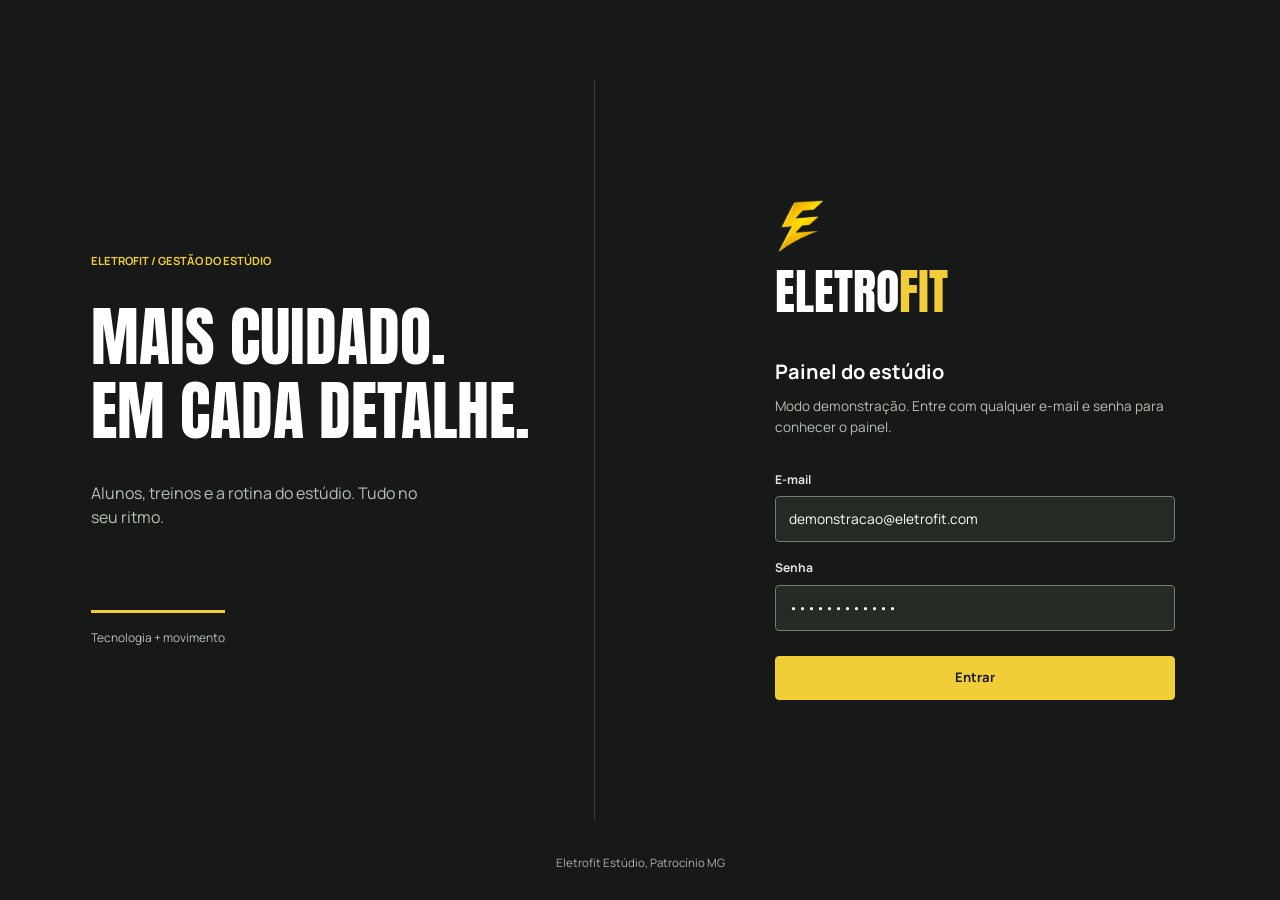
==== commit bc6c8055: "Redesign do site e do painel com foco em acessibilidade Site: hero fotografico de ponta a ponta, met" ====
--- a/painel/index.html
+++ b/painel/index.html
@@ -15,6 +15,7 @@
 <link rel="apple-touch-icon" href="favicon.png">
 </head>
 <body>
+<a class="skip" href="#conteudo">Ir para o conteúdo</a>
 
 <div id="app">
   <div class="carregando">Carregando</div>
--- a/painel/painel.css
+++ b/painel/painel.css
@@ -1,671 +1,264 @@
-/* ===================================================
-   Painel Eletrofit
-
-   Fundo preto, texto claro, linhas finas. O ouro da
-   marca aparece para marcar o que está selecionado e
-   para pintar os gráficos. Verde e vermelho só quando
-   significam alguma coisa: pago, atrasado, falta, e
-   sempre com a palavra do lado, nunca só a cor.
-   Feito para ser usado no celular em primeiro lugar.
-   =================================================== */
-
+/* Shared Eletrofit identity, tuned for everyday studio operations. */
 :root{
-  --fundo:#0b0b0c;
-  --fundo-2:#0f0f11;
-  --carta:#141416;
-  --carta-2:#1a1a1d;
-  --carta-3:#212125;
-
-  --tinta:#f4f4f5;
-  --tinta-2:#c4c4c9;
-  --fraco:#8b8b93;
-  --apagado:#62626b;
-
-  --ouro:#e8b309;
-  --ouro-claro:#ffd34d;
-  --ouro-escuro:#9c6b00;
-  --ouro-fraco:rgba(232,179,9,.13);
-
-  --ok:#3fb950;
-  --erro:#f05252;
-  --alerta:#e8b309;
-
-  --linha:rgba(255,255,255,.08);
-  --linha-2:rgba(255,255,255,.16);
-
-  --raio:12px;
-  --raio-g:16px;
-  --ease:cubic-bezier(.2,.9,.3,1);
-
-  --sans:"Manrope",system-ui,-apple-system,"Segoe UI",sans-serif;
-  --display:"Anton",Impact,sans-serif;
-  --cond:"Barlow Condensed","Arial Narrow",sans-serif;
-
-  --barra-altura:58px;
-  --menu-altura:62px;
-  --lateral-largura:246px;
-}
-
-*,*::before,*::after{box-sizing:border-box;margin:0;padding:0}
-html{-webkit-text-size-adjust:100%}
-body{
-  font-family:var(--sans);
-  background:var(--fundo);
-  color:var(--tinta);
-  font-size:15px;
-  line-height:1.5;
-  -webkit-font-smoothing:antialiased;
-  overflow-x:hidden;
-}
-img{max-width:100%;display:block}
+  --paper:#fff;--paper-2:#f4f5f2;--paper-3:#e9ece5;
+  --ink:#171918;--ink-2:#3c433b;--muted:#626c60;--dim:#6d776b;
+  --ouro:#f1ce38;--ouro-fraco:#faf3d0;--ok:#27764a;--erro:#ad3b32;--alerta:#82650b;
+  --line:#dfe3da;--line-2:#c2cabe;--raio:6px;--raio-g:8px;
+  --ease:cubic-bezier(.2,.8,.2,1);--sans:"Manrope",system-ui,sans-serif;
+  --display:"Anton",Impact,sans-serif;--cond:"Barlow Condensed",sans-serif;
+  --barra-altura:72px;--menu-altura:72px;
+}
+*,*::before,*::after{box-sizing:border-box;margin:0;padding:0;letter-spacing:0}
+html{-webkit-text-size-adjust:100%;scroll-padding-top:90px}
+body{font:14px/1.55 var(--sans);color:var(--ink);background:var(--paper-2);-webkit-font-smoothing:antialiased}
+img{display:block;max-width:100%}
 button{font:inherit;color:inherit;background:none;border:0;cursor:pointer}
 a{color:inherit;text-decoration:none}
 ul,ol{list-style:none}
-input,select,textarea{font:inherit;color:inherit}
-:focus-visible{outline:2px solid var(--ouro);outline-offset:2px;border-radius:6px}
+input,select,textarea{font:inherit;color:inherit;min-width:0}
+button,a,input,select,textarea{-webkit-tap-highlight-color:transparent}
+[hidden]{display:none!important}
+:focus-visible{outline:3px solid #9b7d12;outline-offset:3px}
+:disabled{cursor:not-allowed}
 body.travado{overflow:hidden}
-.ico{display:inline-flex;align-items:center;justify-content:center}
+h1,h2,h3,p,strong{overflow-wrap:anywhere}
+.ico{display:inline-flex;align-items:center;justify-content:center;flex-shrink:0}
 .ico svg{display:block}
-::-webkit-scrollbar{width:10px;height:10px}
-::-webkit-scrollbar-thumb{background:#2a2a2f;border-radius:99px;border:3px solid var(--fundo)}
-
-/* ---------- botões ---------- */
-.bt{
-  display:inline-flex;align-items:center;justify-content:center;gap:.4rem;
-  font-family:var(--sans);font-weight:600;font-size:.9rem;
-  padding:.5rem .95rem;border-radius:9px;border:1px solid transparent;
-  transition:background .18s var(--ease),border-color .18s var(--ease),color .18s var(--ease),opacity .18s;
-  white-space:nowrap;
-}
+.skip{position:fixed;left:16px;top:12px;z-index:100;background:var(--ouro);padding:12px 20px;transform:translateY(-160%)}
+.skip:focus{transform:none}
+body:has(.login) .skip{display:none}
+.bt{display:inline-flex;align-items:center;justify-content:center;gap:.45rem;min-height:44px;max-width:100%;padding:.65rem 1rem;border-radius:4px;border:1px solid transparent;font-size:.82rem;font-weight:700;line-height:1.35;text-align:center;transition:background .18s,border-color .18s,transform .18s,color .18s}
 .bt:active{transform:translateY(1px)}
-.bt[disabled]{opacity:.45;cursor:default}
-.bt--primario{background:var(--ouro);color:#15120a;border-color:var(--ouro)}
-.bt--primario:hover{background:var(--ouro-claro);border-color:var(--ouro-claro)}
-.bt--linha{border-color:var(--linha-2);color:var(--tinta-2);background:transparent}
-.bt--linha:hover{border-color:var(--ouro);color:var(--tinta)}
-.bt--perigo{border-color:var(--linha-2);color:var(--erro);background:transparent}
-.bt--perigo:hover{border-color:var(--erro)}
-.bt--peq{padding:.36rem .7rem;font-size:.84rem}
-.bt--cheio{width:100%;margin-top:.3rem}
-.bt--icone{padding:.42rem;border-radius:9px;border-color:var(--linha-2);color:var(--fraco);background:transparent}
-.bt--icone:hover{border-color:var(--ouro);color:var(--tinta)}
-.bt--icone.bt--peq{padding:.34rem}
-
-/* ---------- entrada ---------- */
-.login{
-  position:relative;overflow:hidden;
-  min-height:100vh;min-height:100dvh;
-  display:grid;place-items:center;padding:1.5rem;
-  background:#000;isolation:isolate;
-}
-.login__brilho{
-  position:absolute;inset:0;z-index:-1;pointer-events:none;
-  background:
-    radial-gradient(60% 45% at 50% 22%, rgba(232,179,9,.20), rgba(232,179,9,0) 70%),
-    repeating-linear-gradient(115deg, rgba(255,255,255,.02) 0 2px, transparent 2px 26px);
-}
-.login::after{
-  content:"";position:absolute;left:50%;top:-30%;transform:translateX(-50%);
-  width:130%;height:60%;z-index:-1;pointer-events:none;
-  background:radial-gradient(closest-side, rgba(232,179,9,.12), rgba(232,179,9,0) 72%);
-  filter:blur(10px);
-}
-.login__caixa{
-  width:min(384px,100%);
-  background:linear-gradient(180deg, rgba(28,28,30,.92), rgba(16,16,18,.92));
-  border:1px solid rgba(255,255,255,.08);
-  border-radius:20px;
-  padding:2.2rem 1.7rem 1.9rem;text-align:center;
-  box-shadow:0 30px 80px rgba(0,0,0,.6);
-  backdrop-filter:blur(8px);-webkit-backdrop-filter:blur(8px);
-}
-.login__marca{
-  width:78px;height:78px;object-fit:contain;margin:0 auto .7rem;
-  filter:drop-shadow(0 6px 26px rgba(232,179,9,.4));
-}
-.login__marca-nome{
-  font-family:var(--display);font-size:1.9rem;line-height:1.12;letter-spacing:.02em;
-  color:#fff;margin-bottom:1.4rem;
-}
+.bt[disabled]{opacity:.5}
+.bt--primario{background:var(--ouro);color:var(--ink);border-color:var(--ouro)}
+.bt--primario:hover{background:#ffdd4e;border-color:#dfbd2c}
+.bt--linha{background:var(--paper);border-color:var(--line-2);color:var(--ink-2)}
+.bt--linha:hover{border-color:#737f6c;background:#f5f7f1}
+.bt--perigo{background:#fff7f5;color:var(--erro);border-color:#e0bbb7}
+.bt--perigo:hover{background:#fce7e4;border-color:var(--erro)}
+.bt--peq{font-size:.75rem;padding:.5rem .75rem}
+.bt--cheio{width:100%;margin-top:.5rem}
+.bt--icone{width:44px;height:44px;min-width:44px;padding:0;border-color:var(--line);background:white;color:var(--muted)}
+.bt--icone:hover{color:var(--ink);border-color:var(--line-2)}
+.login{min-height:100dvh;background:var(--ink);color:white;position:relative;display:grid;align-items:center;justify-items:center;padding:3rem 1.25rem 5rem}
+.login__intro{display:none}
+.login__caixa{width:min(400px,100%);text-align:left}
+.login__marca{width:52px;height:52px;object-fit:contain;margin-bottom:1rem}
+.login__marca-nome{font:400 3rem/1 var(--display);margin-bottom:2.5rem}
 .login__marca-nome .ouro{color:var(--ouro)}
-.login__titulo{
-  font-family:var(--cond);font-size:1.05rem;font-weight:700;line-height:1.22;
-  letter-spacing:.18em;text-transform:uppercase;color:#fff;
-}
-.login__texto{color:#9a9aa2;font-size:.86rem;margin:.4rem 0 1.5rem;line-height:1.5}
-.login__form{display:flex;flex-direction:column;gap:.85rem;text-align:left}
-.login__form .campo__rotulo{color:#c8c8ce}
-.login__form .entrada:focus{border-color:var(--ouro);box-shadow:0 0 0 3px rgba(232,179,9,.2)}
-.login__erro{background:rgba(240,82,82,.14);color:#ff9c93;font-size:.86rem;padding:.6rem .8rem;border-radius:9px;border:1px solid rgba(240,82,82,.4)}
-.login__rodape{
-  position:absolute;bottom:1.4rem;left:0;right:0;text-align:center;
-  font-family:var(--cond);font-size:.8rem;letter-spacing:.14em;text-transform:uppercase;
-  color:rgba(255,255,255,.3);
-}
-
-/* ---------- estrutura ---------- */
-.barra{
-  position:sticky;top:0;z-index:40;
-  background:rgba(11,11,12,.86);
-  backdrop-filter:blur(12px);-webkit-backdrop-filter:blur(12px);
-  height:var(--barra-altura);display:flex;align-items:center;
-  border-bottom:1px solid var(--linha);
-  padding-top:env(safe-area-inset-top);
-}
-.barra__interno{width:100%;padding:0 1rem;display:flex;align-items:center;gap:.7rem}
-.barra__menu{
-  display:grid;place-items:center;width:38px;height:38px;flex-shrink:0;
-  border:1px solid var(--linha);border-radius:10px;color:var(--tinta-2);
-}
-.barra__menu:hover{border-color:var(--ouro);color:var(--tinta)}
-.barra__marca{display:flex;align-items:center;gap:.55rem;margin-right:auto;min-width:0}
-.barra__marca img{width:28px;height:28px;object-fit:contain;flex-shrink:0;filter:drop-shadow(0 2px 8px rgba(232,179,9,.4))}
-.barra__marca div{display:flex;flex-direction:column;line-height:1.2;min-width:0}
-.barra__marca strong{font-family:var(--cond);font-size:1.02rem;font-weight:700;letter-spacing:.06em;text-transform:uppercase;white-space:nowrap;overflow:hidden;text-overflow:ellipsis}
-.barra__marca span{font-size:.72rem;color:var(--fraco)}
-.selo-demo{
-  font-size:.72rem;color:var(--ouro);
-  border:1px solid rgba(232,179,9,.4);background:var(--ouro-fraco);
-  padding:.16rem .55rem;border-radius:999px;white-space:nowrap;
-}
-.barra__busca{position:relative;flex:1;max-width:320px;display:none}
-.barra__busca .entrada{padding-left:2.2rem;height:38px;background:var(--carta)}
-.barra__busca .ico{position:absolute;left:.7rem;top:50%;transform:translateY(-50%);color:var(--apagado)}
-
-/* ---------- menu lateral ---------- */
-.lateral{
-  position:fixed;inset:0 auto 0 0;z-index:60;width:min(282px,84vw);
-  background:var(--fundo-2);border-right:1px solid var(--linha);
-  display:flex;flex-direction:column;
-  transform:translateX(-102%);transition:transform .26s var(--ease);
-  overflow-y:auto;overscroll-behavior:contain;
-  padding-bottom:calc(1rem + env(safe-area-inset-bottom));
-}
-.lateral.aberta{transform:none}
-.lateral__cortina{
-  position:fixed;inset:0;z-index:55;background:rgba(0,0,0,.6);
-  opacity:0;pointer-events:none;transition:opacity .22s var(--ease);
-}
-.lateral__cortina.visivel{opacity:1;pointer-events:auto}
-.lateral__marca{
-  display:flex;align-items:center;gap:.6rem;
-  padding:1.05rem 1.1rem;border-bottom:1px solid var(--linha);position:relative;
-}
-.lateral__marca img{width:30px;height:30px;object-fit:contain;filter:drop-shadow(0 2px 10px rgba(232,179,9,.45))}
-.lateral__nome{font-family:var(--display);font-size:1.32rem;line-height:1.14;letter-spacing:.02em;color:#fff}
-.lateral__nome .ouro{color:var(--ouro)}
-.lateral__x{position:absolute;right:.6rem;top:50%;transform:translateY(-50%);color:var(--fraco);font-size:1.5rem;line-height:1;padding:.2rem .45rem}
-.lateral__grupo{padding:.85rem .7rem 0}
-.lateral__titulo{
-  font-size:.66rem;font-weight:700;letter-spacing:.16em;text-transform:uppercase;
-  color:var(--apagado);padding:0 .45rem .4rem;
-}
-.lateral__rodape{
-  margin-top:auto;padding:1rem 1.15rem 0;border-top:1px solid var(--linha);
-  display:flex;flex-direction:column;gap:.55rem;
-}
-.lateral__usuario{display:flex;align-items:center;gap:.55rem;min-width:0}
-.lateral__usuario div{min-width:0}
-.lateral__usuario strong{display:block;font-size:.86rem;font-weight:600;white-space:nowrap;overflow:hidden;text-overflow:ellipsis}
-.lateral__usuario span{display:block;font-size:.74rem;color:var(--fraco)}
-
-.menu{display:flex;flex-direction:column;gap:.1rem}
-.menu__item{
-  display:flex;align-items:center;gap:.65rem;
-  padding:.56rem .7rem;border-radius:10px;
-  color:var(--fraco);font-size:.9rem;font-weight:500;
-  transition:background .16s var(--ease),color .16s var(--ease);
-}
-.menu__item:hover{background:var(--carta-2);color:var(--tinta)}
-.menu__icone{display:block;width:19px;height:19px;flex-shrink:0}
+.login__titulo{font-size:1.25rem;font-weight:700}
+.login__texto{color:#b7c1b3;font-size:.85rem;margin:.6rem 0 2rem}
+.login__form{display:flex;flex-direction:column;gap:1.1rem}
+.login__form .campo__rotulo{color:#e0e6db}
+.login__form .entrada{background:#242a24;border-color:#747d6f;color:white}
+.login__form .entrada::placeholder{color:#a9b2a3}
+.login__form .entrada:focus{border-color:var(--ouro);box-shadow:0 0 0 3px #f1ce3820}
+.login__erro,.erro-inline{background:#fff0ed;color:#9d2924;border:1px solid #e3aaa3;border-radius:4px;font-size:.85rem;padding:.75rem 1rem}
+.login__rodape{position:absolute;bottom:1.75rem;left:1rem;right:1rem;text-align:center;color:#a9b2a3;font-size:.72rem}
+.barra{position:sticky;top:0;z-index:30;background:var(--ink);color:white;min-height:var(--barra-altura);display:flex;align-items:center;padding-top:env(safe-area-inset-top);border-bottom:1px solid #ffffff15}
+.barra__interno{width:min(1440px,100%);margin:auto;padding:.8rem 1rem;display:flex;align-items:center;gap:.75rem}
+.barra__marca{display:flex;align-items:center;gap:.7rem;margin-right:auto;min-width:0}
+.barra__marca img{width:32px;height:36px;object-fit:contain;flex-shrink:0}
+.barra__marca>div{min-width:0}
+.barra__marca strong{display:block;font-size:.95rem;line-height:1.3}
+.barra__marca span{display:block;color:#bbc5b4;font-size:.67rem;margin-top:.2rem}
+.barra .bt--linha{background:transparent;border-color:#6b7565;color:white}
+.barra .bt--linha:hover{background:#30382c}
+.selo-demo{font-size:.65rem;color:#ede2a8;border-left:1px solid #6b7565;padding-left:.75rem}
+.corpo{width:min(1440px,100%);margin:auto;display:flex;gap:2rem;padding:0 1rem}
+.conteudo{flex:1;min-width:0;padding:1.5rem 0 calc(var(--menu-altura) + 2.5rem);outline:none}
+.menu{position:fixed;left:0;right:0;bottom:0;z-index:30;background:white;border-top:1px solid var(--line);display:flex;justify-content:space-around;padding:.4rem .25rem calc(.4rem + env(safe-area-inset-bottom));gap:.1rem}
+.menu__item{flex:1;min-width:0;display:flex;flex-direction:column;align-items:center;justify-content:center;gap:.3rem;padding:.45rem .1rem;border-radius:4px;color:var(--muted);font-size:.61rem;min-height:54px;font-weight:600;transition:background .2s,color .2s}
+.menu__icone{display:block;width:21px;height:21px}
 .menu__icone svg{width:100%;height:100%}
-.menu__nome{flex:1;min-width:0;white-space:nowrap;overflow:hidden;text-overflow:ellipsis}
-.menu__marca{
-  font-size:.7rem;font-weight:700;min-width:19px;text-align:center;
-  background:var(--ouro);color:#15120a;border-radius:999px;padding:.02rem .38rem;
-}
-.menu__item.ativo{background:var(--ouro-fraco);color:var(--ouro-claro);font-weight:600}
-.menu__item.ativo .menu__icone{color:var(--ouro)}
-
-/* barra de baixo, só no celular */
-.atalhos{
-  position:fixed;left:0;right:0;bottom:0;z-index:45;
-  display:flex;justify-content:space-around;
-  background:rgba(15,15,17,.96);
-  backdrop-filter:blur(12px);-webkit-backdrop-filter:blur(12px);
-  border-top:1px solid var(--linha);
-  padding:.25rem .2rem calc(.25rem + env(safe-area-inset-bottom));
-}
-.atalhos__item{
-  flex:1;display:flex;flex-direction:column;align-items:center;gap:.12rem;
-  padding:.4rem .2rem;border-radius:10px;color:var(--apagado);
-  font-size:.7rem;font-weight:500;position:relative;
-}
-.atalhos__item .menu__icone{width:21px;height:21px}
-.atalhos__item.ativo{color:var(--ouro)}
-.atalhos__bolha{
-  position:absolute;top:.25rem;right:50%;margin-right:-1.05rem;
-  width:7px;height:7px;border-radius:50%;background:var(--ouro);
-}
-
-.corpo{display:block}
-.conteudo{
-  width:min(1240px,100%);margin:0 auto;
-  padding:1.1rem 1rem calc(var(--menu-altura) + 2.5rem);
-  min-width:0;
-}
-
-/* ---------- topo de tela ---------- */
-.tela__topo{
-  display:flex;align-items:flex-start;justify-content:space-between;
-  gap:.8rem;flex-wrap:wrap;margin-bottom:1.1rem;
-}
-.tela__titulo{font-size:1.4rem;font-weight:700;letter-spacing:-.015em;line-height:1.22}
-.tela__sub{color:var(--fraco);font-size:.85rem;margin-top:.1rem}
-
-/* ---------- faixa de boas-vindas ---------- */
-.faixa{
-  position:relative;overflow:hidden;isolation:isolate;
-  border:1px solid rgba(232,179,9,.22);border-radius:var(--raio-g);
-  background:linear-gradient(120deg,#1b1508 0%,#141416 58%);
-  padding:1.3rem 1.2rem;margin-bottom:1rem;
-}
-.faixa::before{
-  content:"";position:absolute;inset:0;z-index:-1;pointer-events:none;
-  background:radial-gradient(70% 140% at 4% 0%, rgba(232,179,9,.22), rgba(232,179,9,0) 62%);
-}
-.faixa__raio{
-  position:absolute;right:-14px;bottom:-26px;width:148px;opacity:.1;
-  z-index:-1;pointer-events:none;
-}
-.faixa__ola{font-size:1.28rem;font-weight:700;letter-spacing:-.02em;line-height:1.25}
-.faixa__ola em{font-style:normal;color:var(--ouro-claro)}
-.faixa__texto{color:var(--tinta-2);font-size:.9rem;margin-top:.3rem;max-width:56ch}
-.faixa__acoes{display:flex;gap:.45rem;flex-wrap:wrap;margin-top:1rem}
-
-/* ---------- cartões de número ---------- */
-.cartoes{display:grid;grid-template-columns:repeat(2,minmax(0,1fr));gap:.6rem;margin-bottom:1rem}
-.cartao{
-  background:var(--carta);border:1px solid var(--linha);border-radius:var(--raio);
-  padding:.85rem .9rem;min-width:0;position:relative;overflow:hidden;
-}
-.cartao__topo{display:flex;align-items:center;gap:.45rem;margin-bottom:.45rem;min-height:28px}
-.cartao__ico{
-  display:grid;place-items:center;width:28px;height:28px;border-radius:8px;flex-shrink:0;
-  background:var(--ouro-fraco);color:var(--ouro);
-}
-.cartao__rotulo{font-size:.74rem;color:var(--fraco);letter-spacing:.02em;min-width:0;line-height:1.3;overflow-wrap:break-word}
-.cartao__valor{font-size:1.45rem;font-weight:700;letter-spacing:-.025em;line-height:1.2;overflow-wrap:break-word}
-.cartao__pe{display:flex;align-items:flex-end;justify-content:space-between;gap:.5rem;margin-top:.2rem;min-width:0}
-.cartao__pe > div{display:flex;align-items:baseline;gap:.35rem;flex-wrap:wrap;min-width:0}
-.cartao__nota{font-size:.75rem;color:var(--apagado)}
-.cartao .mini{width:76px;height:28px;flex-shrink:0}
-.cartao--alerta .cartao__valor{color:var(--erro)}
-.cartao--alerta .cartao__ico{background:rgba(240,82,82,.14);color:var(--erro)}
-.cartao--ok .cartao__valor{color:var(--ok)}
-.cartao--ok .cartao__ico{background:rgba(63,185,80,.14);color:var(--ok)}
-.variacao{font-size:.75rem;font-weight:600;white-space:nowrap}
-.variacao--sobe{color:var(--ok)}
-.variacao--desce{color:var(--erro)}
-.variacao--igual{color:var(--apagado)}
-
-/* mantém o nome antigo funcionando nas telas de lista */
-.numeros{display:grid;grid-template-columns:repeat(2,minmax(0,1fr));gap:.6rem;margin-bottom:1.1rem}
-.numero{background:var(--carta);border:1px solid var(--linha);border-radius:var(--raio);padding:.8rem .9rem;min-width:0}
-.numero strong{display:block;font-size:1.3rem;font-weight:700;letter-spacing:-.02em;line-height:1.25;overflow-wrap:break-word}
-.numero span{display:block;font-size:.76rem;color:var(--fraco);margin-top:.1rem}
-.numero--alerta strong{color:var(--erro)}
+.menu__item.ativo{background:var(--ouro-fraco);color:var(--ink)}
+.menu__item.ativo .menu__icone{color:#76600e}
+.menu__titulo,.menu__rodape{display:none}
+.tela__topo{display:flex;align-items:flex-start;justify-content:space-between;gap:1rem;flex-wrap:wrap;margin-bottom:1.75rem}
+.tela__titulo{font-size:1.7rem;font-weight:800;line-height:1.2}
+.tela__sub{font-size:.8rem;color:var(--muted);margin-top:.45rem}
+.tela__topo>.linha-botoes{margin-top:0}
+.numeros{display:grid;grid-template-columns:repeat(2,minmax(0,1fr));gap:1px;background:var(--line);border:1px solid var(--line);border-radius:6px;overflow:hidden;margin-bottom:1.5rem}
+.numero{min-width:0;background:white;padding:1.1rem .9rem;display:flex;flex-direction:column;justify-content:space-between;gap:.7rem}
+.numero strong{font-size:1.4rem;font-weight:700;line-height:1.2;font-variant-numeric:tabular-nums}
+.numero span{font-size:.69rem;color:var(--muted)}
+.numero--alerta{background:#fff8f5}.numero--alerta strong{color:var(--erro)}
 .numero--ok strong{color:var(--ok)}
-
-/* ---------- avisos ---------- */
-.avisos{display:flex;flex-direction:column;gap:.4rem;margin-bottom:1.1rem}
-.avisos__item{
-  display:flex;align-items:center;justify-content:space-between;gap:.8rem;
-  background:var(--carta);border:1px solid var(--linha);
-  border-left:2px solid var(--ouro);
-  border-radius:var(--raio);padding:.65rem .85rem;font-size:.88rem;color:var(--tinta-2);
-}
-
-/* ---------- blocos ---------- */
-.bloco{
-  background:var(--carta);border:1px solid var(--linha);border-radius:var(--raio-g);
-  padding:1rem;margin-bottom:.9rem;min-width:0;
-}
-.bloco__topo{display:flex;align-items:center;justify-content:space-between;gap:.8rem;margin-bottom:.7rem;flex-wrap:wrap}
-.bloco__titulo{font-size:.76rem;font-weight:700;letter-spacing:.1em;text-transform:uppercase;color:var(--fraco);margin-bottom:.8rem}
-.bloco__topo .bloco__titulo{margin-bottom:0}
-
-/* ---------- gráficos ---------- */
-.graficos{display:grid;grid-template-columns:1fr;gap:.9rem;margin-bottom:.9rem;align-items:start}
-.gr{
-  background:var(--carta);border:1px solid var(--linha);border-radius:var(--raio-g);
-  padding:1rem;min-width:0;
-}
-.gr__topo{display:flex;align-items:flex-start;justify-content:space-between;gap:.7rem;margin-bottom:.9rem;flex-wrap:wrap}
-.gr__titulo{font-size:.95rem;font-weight:700;letter-spacing:-.01em;line-height:1.3}
-.gr__sub{font-size:.78rem;color:var(--fraco);margin-top:.12rem}
-.gr__acoes{display:flex;align-items:center;gap:.5rem;flex-wrap:wrap}
-.gr__link{font-size:.76rem;color:var(--apagado);border-bottom:1px solid var(--linha-2);padding-bottom:1px}
-.gr__link:hover{color:var(--ouro);border-bottom-color:var(--ouro)}
-.gr__area{position:relative;min-width:0}
-.gr__svg{width:100%;height:auto;display:block;overflow:visible}
-.gr__svg--rosca{height:200px;margin:0 auto;max-width:200px}
-.gr__dica{
-  position:absolute;z-index:5;pointer-events:none;
-  background:var(--carta-3);border:1px solid var(--linha-2);border-radius:9px;
-  padding:.4rem .6rem;box-shadow:0 10px 30px rgba(0,0,0,.5);
-  display:flex;flex-direction:column;gap:.05rem;white-space:nowrap;
-}
-.gr__dica[hidden]{display:none}
-.gr__dica strong{font-size:.92rem;font-weight:700;letter-spacing:-.01em}
-.gr__dica span{font-size:.75rem;color:var(--fraco)}
-.gr__legenda{display:flex;flex-wrap:wrap;gap:.45rem .9rem;margin-top:.85rem}
-.gr__legenda li{display:flex;align-items:center;gap:.4rem;font-size:.78rem;color:var(--fraco);min-width:0}
-.gr__ponto{width:9px;height:9px;border-radius:3px;flex-shrink:0}
-.gr__legenda-nome{min-width:0;overflow:hidden;text-overflow:ellipsis;white-space:nowrap}
-.gr__legenda strong{color:var(--tinta);font-size:.78rem;font-weight:700;white-space:nowrap}
-.gr__tabela{margin-top:.9rem;overflow-x:auto}
-.tabela{width:100%;border-collapse:collapse;font-size:.82rem}
-.tabela th{
-  text-align:left;font-size:.7rem;font-weight:700;letter-spacing:.08em;text-transform:uppercase;
-  color:var(--apagado);padding:.4rem .6rem .4rem 0;border-bottom:1px solid var(--linha);
-}
-.tabela td{padding:.42rem .6rem .42rem 0;border-bottom:1px solid var(--linha);color:var(--tinta-2)}
-.tabela tr:last-child td{border-bottom:0}
-.mini{display:block}
-
-/* ---------- barra de progresso ---------- */
-.progresso{margin-top:.7rem}
-.progresso__topo{display:flex;align-items:baseline;justify-content:space-between;gap:.6rem;font-size:.8rem;color:var(--fraco);margin-bottom:.3rem}
-.progresso__topo strong{color:var(--tinta);font-size:.88rem}
-.progresso__trilho{height:8px;border-radius:999px;background:rgba(255,255,255,.06);overflow:hidden}
-.progresso__barra{display:block;height:100%;border-radius:999px;transition:width .5s var(--ease)}
-
-/* ---------- sessões ---------- */
-.sessoes{display:flex;flex-direction:column;gap:.4rem}
-.sessao{
-  display:grid;grid-template-columns:auto 1fr;align-items:center;gap:.5rem .7rem;
-  border:1px solid var(--linha);border-left:2px solid var(--linha-2);
-  border-radius:var(--raio);padding:.65rem .8rem;background:var(--carta-2);
-}
-.sessao--feita{border-left-color:var(--ok)}
-.sessao--falta{border-left-color:var(--erro)}
-.sessao--passou{opacity:.92}
-.sessao__hora{min-width:52px}
-.sessao__hora strong{display:block;font-size:1rem;font-weight:700;letter-spacing:-.01em}
-.sessao__hora span{font-size:.7rem;color:var(--apagado)}
-.sessao__aluno{display:flex;align-items:center;gap:.55rem;flex:1;min-width:0;text-align:left;padding:.1rem 0}
-.sessao__aluno > div{min-width:0}
-.sessao__aluno > div > strong{display:block;font-size:.94rem;font-weight:600}
-.sessao__aluno > div > span{display:block;font-size:.76rem;color:var(--fraco);overflow:hidden;text-overflow:ellipsis;white-space:nowrap}
-.sessao__acoes{grid-column:1 / -1;display:flex;align-items:center;gap:.3rem;flex-wrap:wrap;justify-content:flex-end}
-
-.avatar{
-  display:grid !important;place-items:center;
-  width:36px;height:36px;border-radius:50%;flex-shrink:0;
-  background:var(--carta-3);color:var(--tinta-2);
-  font-size:.76rem;font-weight:700;letter-spacing:.02em;
-}
-.avatar--peq{width:30px;height:30px;font-size:.7rem}
-.avatar--ouro{background:var(--ouro-fraco);color:var(--ouro-claro)}
-
-/* ---------- agenda ---------- */
-.semana{display:grid;grid-template-columns:1fr;gap:.5rem}
-.semana__dia{background:var(--carta);border:1px solid var(--linha);border-radius:var(--raio);padding:.65rem;min-width:0}
-.semana__dia--hoje{border-color:rgba(232,179,9,.5)}
-.semana__topo{display:flex;align-items:baseline;gap:.4rem;margin-bottom:.45rem}
-.semana__topo strong{font-size:.78rem;font-weight:700;letter-spacing:.06em;text-transform:uppercase}
-.semana__topo span{font-size:.74rem;color:var(--apagado)}
-.semana__carga{margin-left:auto;font-size:.7rem;color:var(--apagado)}
-.semana__vazio{font-size:.82rem;color:var(--apagado);padding:.1rem 0 .35rem}
-.cartao-sessao{
-  display:flex;align-items:baseline;gap:.5rem;width:100%;text-align:left;
-  background:var(--carta-2);border:1px solid var(--linha);border-left:2px solid var(--linha-2);
-  border-radius:9px;padding:.4rem .55rem;margin-bottom:.3rem;min-width:0;
-}
-.cartao-sessao:hover{border-color:var(--linha-2);background:var(--carta-3)}
-.cartao-sessao strong{font-size:.85rem;font-weight:700;flex-shrink:0}
-.cartao-sessao span{font-size:.85rem;color:var(--tinta-2);overflow:hidden;text-overflow:ellipsis;white-space:nowrap}
-.cartao-sessao--feita{border-left-color:var(--ok)}
-.cartao-sessao--falta{border-left-color:var(--erro);opacity:.72}
-.semana__mais{
-  width:100%;font-size:.8rem;font-weight:500;color:var(--apagado);
-  border:1px dashed var(--linha-2);border-radius:9px;padding:.32rem;margin-top:.15rem;
-}
-.semana__mais:hover{border-color:var(--ouro);color:var(--ouro)}
-
-/* ---------- filtros e abas ---------- */
-.filtros{display:flex;flex-direction:column;gap:.55rem;margin-bottom:1rem}
-.abas{display:flex;gap:.3rem;overflow-x:auto;padding-bottom:.15rem;margin-bottom:.9rem}
-.abas__item{
-  font-size:.84rem;font-weight:500;
-  padding:.35rem .8rem;border-radius:999px;border:1px solid var(--linha);
-  color:var(--fraco);white-space:nowrap;background:var(--carta);
-}
-.abas__item:hover{border-color:var(--linha-2);color:var(--tinta-2)}
-.abas__item.ativo{background:var(--ouro);border-color:var(--ouro);color:#15120a;font-weight:600}
-
-/* ---------- alunos ---------- */
-.alunos{display:flex;flex-direction:column;gap:.4rem}
-.aluno{
-  display:flex;align-items:center;gap:.6rem;
-  background:var(--carta);border:1px solid var(--linha);border-radius:var(--raio);
-  padding:.62rem .75rem;min-width:0;
-}
-.aluno:hover{border-color:var(--linha-2)}
-.aluno__abrir{display:flex;align-items:center;gap:.6rem;flex:1;min-width:0;text-align:left}
+.avisos{display:flex;flex-direction:column;gap:.5rem;margin-bottom:1.75rem}
+.avisos__item{display:flex;align-items:center;justify-content:space-between;gap:1rem;border-left:3px solid #c6a321;background:#efefdf;padding:.65rem .8rem;font-size:.78rem}
+.avisos__item>.bt{flex-shrink:0;background:transparent;border:0;text-decoration:underline;text-underline-offset:3px}
+.bloco{padding:1.5rem 0;margin-bottom:1rem;border-top:1px solid var(--line)}
+.bloco__topo{display:flex;align-items:center;justify-content:space-between;gap:1rem;margin-bottom:1.1rem}
+.bloco__titulo{font-size:.94rem;font-weight:800;margin-bottom:1.1rem}
+.bloco__topo .bloco__titulo{margin:0}
+.sessoes,.alunos,.cobrancas{display:flex;flex-direction:column;background:white;border-block:1px solid var(--line)}
+.sessao{display:grid;grid-template-columns:auto minmax(0,1fr);align-items:center;gap:.5rem 1rem;padding:1rem .75rem;border-bottom:1px solid var(--line);border-left:3px solid transparent}
+.sessao:last-child,.aluno:last-child,.cobranca:last-child{border-bottom:0}
+.sessao--feita{border-left-color:var(--ok)}.sessao--falta{border-left-color:var(--erro)}
+.sessao__hora{min-width:52px;font-variant-numeric:tabular-nums}
+.sessao__hora strong{display:block;font-size:1rem;font-weight:800}
+.sessao__hora span{font-size:.7rem;color:var(--dim)}
+.sessao__aluno{display:flex;align-items:center;gap:.65rem;min-width:0;text-align:left;min-height:44px}
+.sessao__aluno>div{min-width:0}
+.sessao__aluno strong{display:block;font-size:.87rem;font-weight:700}
+.sessao__aluno>div>span{display:block;font-size:.72rem;color:var(--muted);overflow:hidden;text-overflow:ellipsis;white-space:nowrap}
+.sessao__acoes{grid-column:1/-1;display:flex;justify-content:flex-end;align-items:center;gap:.4rem;flex-wrap:wrap}
+.avatar{display:grid!important;place-items:center;width:40px;height:40px;border-radius:6px;flex-shrink:0;background:#edf0e6;color:#4b5d39;font-size:.76rem;font-weight:800}
+.avatar--peq{width:34px;height:34px;font-size:.66rem}
+.semana{display:grid;grid-template-columns:1fr;gap:1rem}
+.semana__dia{min-width:0;border-top:3px solid #d6dbd0;padding-top:.85rem}
+.semana__dia--hoje{border-color:var(--ouro)}
+.semana__topo{display:flex;justify-content:space-between;align-items:baseline;gap:.5rem;margin-bottom:1rem}
+.semana__topo strong{font-size:.85rem;font-weight:800}
+.semana__topo span{font-size:.72rem;color:var(--muted);font-variant-numeric:tabular-nums}
+.semana__vazio{font-size:.8rem;color:var(--muted);padding:1rem 0 2rem}
+.cartao-sessao{width:100%;display:flex;align-items:center;gap:.7rem;text-align:left;background:white;border:1px solid var(--line);border-left:3px solid #bfc9b5;border-radius:4px;padding:.75rem;margin-bottom:.5rem;transition:background .2s,border-color .2s}
+.cartao-sessao:hover{border-color:#8b9a7e;background:#fafcf7}
+.cartao-sessao strong{font-size:.86rem;font-weight:800;font-variant-numeric:tabular-nums}
+.cartao-sessao span{font-size:.8rem;overflow:hidden;text-overflow:ellipsis;white-space:nowrap;min-width:0}
+.cartao-sessao--feita{border-left-color:var(--ok)}.cartao-sessao--falta{border-left-color:var(--erro)}
+.semana__mais{width:100%;min-height:44px;color:var(--muted);font-size:.75rem;border:1px dashed var(--line-2);border-radius:4px;margin-top:.25rem}
+.semana__mais:hover{color:var(--ink);background:var(--ouro-fraco);border-color:#a38b30}
+.filtros{display:flex;flex-direction:column;gap:1rem;margin-bottom:1.5rem}
+.abas{display:flex;gap:0;overflow-x:auto;border-bottom:1px solid var(--line);margin-bottom:1.2rem}
+.abas__item{flex-shrink:0;min-height:44px;padding:.65rem .85rem;font-size:.78rem;font-weight:600;border-bottom:2px solid transparent;color:var(--muted);white-space:nowrap}
+.abas__item:hover{color:var(--ink);background:#edf0e7}
+.abas__item.ativo{color:var(--ink);border-bottom-color:#a68b23;font-weight:800}
+.aluno{display:flex;align-items:center;gap:.6rem;padding:1rem .75rem;border-bottom:1px solid var(--line);transition:background .2s}
+.aluno:hover{background:#fafcf7}
+.aluno__abrir{display:flex;align-items:center;gap:.75rem;flex:1;min-width:0;text-align:left;min-height:44px}
 .aluno__dados{min-width:0}
-.aluno__dados strong{display:block;font-size:.94rem;font-weight:600}
-.aluno__dados span{display:block;font-size:.78rem;color:var(--fraco);overflow:hidden;text-overflow:ellipsis;white-space:nowrap}
-.aluno__lado{display:flex;align-items:center;gap:.35rem;flex-shrink:0}
-
-/* ---------- cobranças ---------- */
-.cobrancas{display:flex;flex-direction:column;gap:.4rem}
-.cobranca{
-  display:flex;align-items:center;gap:.6rem;flex-wrap:wrap;
-  background:var(--carta);border:1px solid var(--linha);border-left:2px solid var(--linha-2);
-  border-radius:var(--raio);padding:.62rem .75rem;min-width:0;
-}
-.cobranca--atrasada{border-left-color:var(--erro)}
-.cobranca--paga{border-left-color:var(--ok)}
-.cobranca__aluno{flex:1;min-width:130px;text-align:left}
-.cobranca__aluno strong{display:block;font-size:.94rem;font-weight:600}
-.cobranca__aluno span{display:block;font-size:.78rem;color:var(--fraco)}
-.cobranca__valor{display:flex;align-items:center;gap:.45rem}
-.cobranca__valor strong{font-size:.98rem;font-weight:700;letter-spacing:-.01em}
-.cobranca__acoes{display:flex;gap:.3rem;flex-wrap:wrap}
-
-/* ---------- pedidos ---------- */
-.pedidos{display:flex;flex-direction:column;gap:.5rem}
-.pedido{background:var(--carta);border:1px solid var(--linha);border-radius:var(--raio);padding:.85rem;min-width:0}
-.pedido__topo{display:flex;align-items:center;gap:.5rem;margin-bottom:.15rem;flex-wrap:wrap}
-.pedido__topo strong{font-size:.98rem;font-weight:600}
-.pedido__linha{font-size:.86rem;color:var(--tinta-2)}
-
-/* ---------- cartões em grade ---------- */
-.grade{display:grid;grid-template-columns:1fr;gap:.6rem}
-.ficha-cartao{
-  background:var(--carta);border:1px solid var(--linha);border-radius:var(--raio);
-  padding:.9rem;display:flex;flex-direction:column;gap:.5rem;min-width:0;
-}
-.ficha-cartao__topo{display:flex;align-items:flex-start;justify-content:space-between;gap:.6rem}
-.ficha-cartao__topo strong{font-size:.98rem;font-weight:700;letter-spacing:-.01em}
-.ficha-cartao__texto{font-size:.84rem;color:var(--tinta-2);line-height:1.55}
-.ficha-cartao__dados{display:flex;flex-wrap:wrap;gap:.35rem}
-.dado{
-  display:flex;align-items:baseline;gap:.3rem;font-size:.76rem;color:var(--fraco);
-  background:var(--carta-2);border:1px solid var(--linha);border-radius:999px;padding:.2rem .6rem;
-}
-.dado strong{color:var(--tinta);font-size:.82rem;font-weight:700}
-
-/* ---------- listas simples ---------- */
+.aluno__dados strong{display:block;font-size:.88rem;font-weight:700}
+.aluno__dados>span{display:block;font-size:.73rem;color:var(--muted);overflow:hidden;text-overflow:ellipsis;white-space:nowrap;margin-top:.15rem}
+.aluno__lado{display:flex;align-items:center;gap:.5rem;flex-shrink:0;flex-wrap:wrap;justify-content:flex-end;max-width:42%}
+.cobranca{display:flex;align-items:center;gap:.75rem;flex-wrap:wrap;padding:1rem .85rem;border-bottom:1px solid var(--line);border-left:3px solid transparent}
+.cobranca--atrasada{border-left-color:var(--erro)}.cobranca--paga{border-left-color:var(--ok)}
+.cobranca__aluno{flex:1;min-width:130px;min-height:44px;text-align:left}
+.cobranca__aluno strong{display:block;font-size:.88rem;font-weight:700}
+.cobranca__aluno span{display:block;font-size:.72rem;color:var(--muted);margin-top:.2rem}
+.cobranca__valor{display:flex;align-items:flex-end;flex-direction:column;gap:.3rem}
+.cobranca__valor strong{font-size:.95rem;font-weight:800;font-variant-numeric:tabular-nums}
+.cobranca__acoes{display:flex;gap:.4rem;flex-wrap:wrap;margin-left:auto}
+.pedidos{display:grid;gap:1rem}
+.pedido{min-width:0;background:white;border:1px solid var(--line);border-radius:6px;padding:1.25rem}
+.pedido__topo{display:flex;align-items:center;justify-content:space-between;gap:.75rem;margin-bottom:.6rem}
+.pedido__topo strong{font-size:1rem;font-weight:800}
+.pedido__linha{font-size:.8rem;color:var(--ink-2);margin-bottom:.6rem}
 .lista-simples{display:flex;flex-direction:column}
-.lista-simples li{
-  display:flex;align-items:center;gap:.6rem;flex-wrap:wrap;
-  padding:.6rem 0;border-bottom:1px solid var(--linha);min-width:0;
-}
+.lista-simples li{display:flex;align-items:center;gap:.75rem;flex-wrap:wrap;padding:1rem 0;border-bottom:1px solid var(--line)}
 .lista-simples li:last-child{border-bottom:0}
-.lista-simples li > div:first-child{flex:1;min-width:130px}
-.lista-simples li > div > strong{display:block;font-size:.92rem;font-weight:600}
-.lista-simples li > div > span{display:block;font-size:.78rem;color:var(--fraco)}
-
-/* ---------- etiquetas ---------- */
-.etiqueta{
-  display:inline-flex;align-items:center;gap:.32rem;
-  font-size:.76rem;font-weight:500;color:var(--fraco);
-  padding:.1rem 0;white-space:nowrap;
-}
-.etiqueta::before{content:"";width:6px;height:6px;border-radius:50%;background:var(--apagado);flex-shrink:0}
-.etiqueta--ok::before{background:var(--ok)}
-.etiqueta--erro::before{background:var(--erro)}
-.etiqueta--aviso::before{background:var(--ouro)}
-.etiqueta--ok{color:var(--ok)}
-.etiqueta--erro{color:var(--erro)}
-.etiqueta--aviso{color:var(--ouro)}
-
-/* ---------- formulários ---------- */
-.form{display:flex;flex-direction:column;gap:.75rem}
-.form--linha{display:grid;grid-template-columns:1fr 1fr auto;gap:.55rem;align-items:end;margin-top:.8rem}
-.form__par{display:grid;grid-template-columns:repeat(2,minmax(0,1fr));gap:.55rem}
-.form__trio{display:grid;grid-template-columns:repeat(3,minmax(0,1fr));gap:.55rem}
-.campo{display:flex;flex-direction:column;gap:.25rem;min-width:0}
-.campo__rotulo{font-size:.82rem;font-weight:600;color:var(--tinta-2)}
-.campo__dica{font-size:.74rem;color:var(--apagado)}
-.campo--marcador{flex-direction:row;align-items:center;gap:.5rem}
-.entrada{
-  width:100%;padding:.62rem .75rem;font-size:.95rem;
-  border:1px solid var(--linha-2);border-radius:9px;
-  background:var(--carta-2);color:var(--tinta);
-  transition:border-color .18s var(--ease),box-shadow .18s var(--ease);
-}
-.entrada::placeholder{color:var(--apagado)}
-.entrada:focus{outline:none;border-color:var(--ouro);box-shadow:0 0 0 3px rgba(232,179,9,.16)}
-select.entrada{appearance:none;-webkit-appearance:none;padding-right:2.1rem;
-  background-image:url("data:image/svg+xml,%3Csvg xmlns='http://www.w3.org/2000/svg' width='13' height='13' viewBox='0 0 24 24' fill='none' stroke='%238b8b93' stroke-width='2' stroke-linecap='round' stroke-linejoin='round'%3E%3Cpath d='m6 9 6 6 6-6'/%3E%3C/svg%3E");
-  background-repeat:no-repeat;background-position:right .75rem center}
-select.entrada option{background:var(--carta-2);color:var(--tinta)}
-textarea.entrada{resize:vertical;min-height:62px}
-.marcador{width:19px;height:19px;accent-color:var(--ouro)}
-.dias{display:flex;flex-wrap:wrap;gap:.4rem}
-.dias__item{display:flex;align-items:center;gap:.3rem;font-size:.84rem;
-  border:1px solid var(--linha-2);border-radius:999px;padding:.26rem .6rem;background:var(--carta-2)}
-.linha-botoes{display:flex;gap:.45rem;flex-wrap:wrap;justify-content:flex-end;margin-top:.6rem}
+.lista-simples li>div:first-child{flex:1;min-width:130px}
+.lista-simples li>div>strong{display:block;font-size:.86rem;font-weight:700}
+.lista-simples li>div>span{display:block;font-size:.75rem;color:var(--muted);margin-top:.2rem}
+.etiqueta{display:inline-flex;align-items:center;gap:.35rem;font-size:.68rem;font-weight:600;color:var(--muted);white-space:nowrap}
+.etiqueta::before{content:"";width:5px;height:5px;border-radius:50%;background:var(--dim);flex-shrink:0}
+.etiqueta--ok{color:var(--ok)}.etiqueta--ok::before{background:var(--ok)}
+.etiqueta--erro{color:var(--erro)}.etiqueta--erro::before{background:var(--erro)}
+.etiqueta--aviso{color:var(--alerta)}.etiqueta--aviso::before{background:#aa8b19}
+.form{display:flex;flex-direction:column;gap:1.1rem}
+.form--linha{display:grid;grid-template-columns:minmax(0,1fr) minmax(0,1fr);gap:.75rem;align-items:end;margin-top:1.25rem}
+.form--linha>.bt{grid-column:1/-1}
+.form__par{display:grid;grid-template-columns:minmax(0,1fr) minmax(0,1fr);gap:.75rem}
+.campo{display:flex;flex-direction:column;gap:.4rem;min-width:0}
+.campo__rotulo{font-size:.76rem;font-weight:700;color:var(--ink-2)}
+.campo__dica{font-size:.69rem;color:var(--muted)}
+.campo--marcador{flex-direction:row;align-items:center;gap:.65rem;min-height:44px}
+.entrada{width:100%;min-width:0;min-height:46px;padding:.7rem .8rem;font-size:1rem;border:1px solid var(--line-2);border-radius:4px;background:white;transition:border-color .2s,box-shadow .2s}
+.entrada::placeholder{color:var(--dim)}
+.entrada:focus{outline:none;border-color:#998329;box-shadow:0 0 0 3px #f1ce3825}
+select.entrada{padding-right:.3rem}
+textarea.entrada{resize:vertical;min-height:85px}
+.marcador{width:20px;height:20px;accent-color:#756419;flex-shrink:0}
+.dias{display:flex;flex-wrap:wrap;gap:.5rem}
+.dias__item{display:flex;align-items:center;gap:.4rem;border:1px solid var(--line-2);border-radius:4px;padding:.55rem .65rem;font-size:.8rem;background:white;min-height:44px}
+.dias__item:has(:checked){background:var(--ouro-fraco);border-color:#b4a05a}
+.linha-botoes{display:flex;gap:.5rem;align-items:center;flex-wrap:wrap;justify-content:flex-end;margin-top:1rem}
 .linha-botoes--inicio{justify-content:flex-start}
-.grade-acoes{display:grid;grid-template-columns:repeat(2,minmax(0,1fr));gap:.45rem;margin:.9rem 0}
-
-/* ---------- ficha ---------- */
-.ficha__topo{display:flex;align-items:center;gap:.7rem;margin-bottom:.3rem;min-width:0}
-.ficha__etiquetas{display:flex;gap:.7rem;flex-wrap:wrap;margin-bottom:.15rem}
-.ficha__linha{font-size:.85rem;color:var(--fraco)}
-.resumo-plano{display:flex;align-items:center;justify-content:space-between;gap:.8rem;flex-wrap:wrap;
-  background:var(--carta-2);border:1px solid var(--linha);border-radius:var(--raio);padding:.65rem .75rem}
-.resumo-plano strong{display:block;font-size:.94rem;font-weight:600}
-.resumo-plano span{display:block;font-size:.8rem;color:var(--fraco)}
-
-/* ---------- folha ---------- */
-.folha__fundo{
-  position:fixed;inset:0;z-index:70;
-  background:rgba(0,0,0,.66);
-  display:flex;align-items:flex-end;justify-content:center;
-  opacity:0;transition:opacity .22s var(--ease);
-  overscroll-behavior:contain;
-}
+.grade-acoes{display:grid;grid-template-columns:minmax(0,1fr) minmax(0,1fr);gap:.6rem;margin:1.25rem 0}
+.grade-acoes .bt{font-size:.75rem;padding-inline:.5rem}
+.ficha__topo{display:flex;align-items:center;gap:1rem;margin-bottom:.5rem}
+.ficha__etiquetas{display:flex;gap:.8rem;flex-wrap:wrap;margin-bottom:.35rem}
+.ficha__linha{font-size:.78rem;color:var(--muted)}
+.resumo-plano{display:flex;align-items:center;justify-content:space-between;gap:1rem;border-left:3px solid var(--ouro);padding:.8rem 1rem;background:var(--paper-2)}
+.resumo-plano strong{display:block;font-size:.9rem}
+.resumo-plano span{display:block;font-size:.76rem;color:var(--muted);margin-top:.25rem}
+.folha__fundo{position:fixed;inset:0;z-index:60;background:#10180fc0;display:flex;align-items:flex-end;justify-content:center;opacity:0;transition:opacity .2s;overscroll-behavior:contain}
 .folha__fundo.visivel{opacity:1}
-.folha{
-  width:min(540px,100%);max-height:92vh;max-height:92dvh;display:flex;flex-direction:column;
-  background:var(--carta);border:1px solid var(--linha);border-bottom:0;
-  border-radius:var(--raio-g) var(--raio-g) 0 0;
-  transform:translateY(12px);transition:transform .24s var(--ease);
-}
-.folha--larga{width:min(680px,100%)}
-.folha--estreita{width:min(400px,100%)}
+.folha{width:min(540px,100%);max-height:93dvh;display:flex;flex-direction:column;min-width:0;background:white;border-radius:8px 8px 0 0;transform:translateY(16px);transition:transform .25s var(--ease);box-shadow:0 20px 70px #10180f40}
+.folha--larga{width:min(700px,100%)}.folha--estreita{width:min(430px,100%)}
 .folha__fundo.visivel .folha{transform:none}
-.folha__topo{
-  display:flex;align-items:center;justify-content:space-between;gap:.8rem;
-  padding:.9rem 1rem .7rem;border-bottom:1px solid var(--linha);
-}
-.folha__topo h2{font-size:1rem;font-weight:700;letter-spacing:-.01em;line-height:1.3}
-.folha__x{font-size:1.5rem;line-height:1;color:var(--apagado);padding:0 .3rem}
-.folha__x:hover{color:var(--tinta)}
-.folha__corpo{padding:.9rem 1rem calc(1.4rem + env(safe-area-inset-bottom));overflow-y:auto}
-.folha__corpo .bloco{border-left:0;border-right:0;border-radius:0;padding:1rem 0;margin:0;background:transparent}
-.folha__corpo .bloco:first-of-type{border-top:1px solid var(--linha);margin-top:.9rem}
-.folha__corpo .bloco:last-child{border-bottom:0;padding-bottom:.3rem}
-.folha__corpo .gr{background:transparent;border:0;padding:0;margin-top:.6rem}
-
-/* ---------- avisos rápidos ---------- */
-.aviso{
-  position:fixed;left:50%;bottom:calc(var(--menu-altura) + 1rem);transform:translate(-50%,16px);
-  z-index:90;max-width:min(420px,92vw);
-  background:var(--carta-3);border:1px solid var(--linha-2);color:var(--tinta);font-size:.88rem;
-  padding:.65rem 1rem;border-radius:10px;box-shadow:0 14px 40px rgba(0,0,0,.6);
-  opacity:0;pointer-events:none;transition:opacity .22s var(--ease),transform .22s var(--ease);
-}
-.aviso.visivel{opacity:1;transform:translate(-50%,0)}
-.aviso--erro{border-color:rgba(240,82,82,.5);color:#ffb3ad}
-
-/* ---------- estados ---------- */
-.carregando{padding:2.5rem 1rem;text-align:center;color:var(--apagado);font-size:.9rem}
-.carregando::after{content:"";display:inline-block;width:1.2em;text-align:left;animation:pontos 1.2s steps(4,end) infinite}
-@keyframes pontos{0%{content:""}25%{content:"."}50%{content:".."}75%{content:"..."}}
-.vazio{
-  text-align:center;padding:2rem 1rem;color:var(--fraco);font-size:.9rem;
-  border:1px dashed var(--linha-2);border-radius:var(--raio);background:var(--carta);
-}
-.vazio p{margin-bottom:.7rem}
-.vazio__detalhe{font-size:.8rem;color:var(--apagado)}
-.obs{font-size:.82rem;color:var(--fraco)}
-.obs--centro{text-align:center;margin-top:.8rem}
-.texto{font-size:.95rem;color:var(--tinta-2)}
-.hoje-tag{
-  display:inline-block;font-size:.7rem;font-weight:700;letter-spacing:.02em;
-  color:#15120a;background:var(--ouro);border-radius:999px;padding:.02rem .45rem;vertical-align:middle;
-}
-.formas{display:flex;flex-wrap:wrap;gap:.4rem;margin:-.3rem 0 1rem}
-.forma{
-  display:flex;align-items:baseline;gap:.35rem;
-  background:var(--carta);border:1px solid var(--linha);border-radius:999px;
-  padding:.28rem .7rem;font-size:.82rem;color:var(--fraco);
-}
-.forma strong{font-size:.9rem;font-weight:700;color:var(--tinta)}
-
-/* ===================================================
-   Telas maiores
-   =================================================== */
-@media (min-width:640px){
-  .cartoes{grid-template-columns:repeat(2,minmax(0,1fr))}
-  .grade{grid-template-columns:repeat(2,minmax(0,1fr))}
-}
-
-@media (min-width:768px){
-  .sessao{grid-template-columns:auto 1fr auto}
-  .sessao__acoes{grid-column:auto}
-  .numeros,.cartoes{grid-template-columns:repeat(4,minmax(0,1fr))}
+.folha__topo{display:flex;align-items:center;justify-content:space-between;gap:1rem;padding:.9rem 1.25rem;border-bottom:1px solid var(--line);flex-shrink:0}
+.folha__topo h2{font-size:1rem;font-weight:800}
+.folha__x{width:44px;height:44px;flex-shrink:0;display:grid;place-items:center;border-radius:4px;font-size:1.6rem;color:var(--muted)}
+.folha__x:hover{background:var(--paper-2);color:var(--ink)}
+.folha__corpo{padding:1.25rem 1.25rem calc(1.5rem + env(safe-area-inset-bottom));overflow:auto;overscroll-behavior:contain}
+.folha__corpo .bloco{margin-top:1.5rem;margin-bottom:0}
+.aviso{position:fixed;left:50%;bottom:calc(var(--menu-altura) + 1rem);transform:translate(-50%,16px);z-index:80;width:max-content;max-width:min(440px,92vw);padding:1rem 1.2rem;background:var(--ink);color:white;border-radius:6px;font-size:.83rem;opacity:0;pointer-events:none;transition:opacity .2s,transform .2s;box-shadow:0 6px 24px #10180f26}
+.aviso.visivel{opacity:1;transform:translate(-50%,0)}.aviso--erro{background:#8e2f28}
+.carregando{padding:1.5rem 0;color:var(--muted);font-size:.83rem}
+.carregando__rotulo{display:block;margin-bottom:1.5rem}
+.esqueleto{display:grid;gap:1rem}
+.esqueleto i{display:block;height:76px;background:#e1e6dc;border-radius:4px;animation:respirar 1.4s ease-in-out infinite alternate}
+.esqueleto i:first-child{height:120px}.esqueleto i:nth-child(2){animation-delay:.15s}
+@keyframes respirar{to{opacity:.45}}
+.vazio{text-align:center;padding:3rem 1rem;color:var(--muted);font-size:.86rem;border-block:1px dashed var(--line-2)}
+.vazio p{margin-bottom:1rem}.vazio__detalhe{font-size:.76rem;color:var(--muted)}
+.obs{font-size:.76rem;color:var(--muted)}.obs--centro{text-align:center;margin-top:1.5rem}
+.texto{font-size:.92rem;color:var(--ink-2)}
+.hoje-tag{display:inline-block;font-size:.65rem;font-weight:700;background:var(--ouro-fraco);color:#6d5811;padding:.15rem .5rem;border-radius:3px}
+.formas{display:flex;flex-wrap:wrap;gap:.7rem;margin-bottom:1.5rem}
+.forma{display:flex;gap:.4rem;font-size:.75rem;color:var(--muted);padding-right:.8rem;border-right:1px solid var(--line)}
+.forma:last-child{border:0}.forma strong{color:var(--ink);font-variant-numeric:tabular-nums}
+.progresso{margin:0 0 1.75rem;padding:1.2rem 0;border-block:1px solid var(--line)}
+.progresso__topo{display:flex;align-items:center;justify-content:space-between;gap:1rem;margin-bottom:.8rem}
+.progresso__topo h2{font-size:.83rem;font-weight:700}
+.progresso__topo span{font-size:.75rem;color:var(--muted);font-variant-numeric:tabular-nums}
+.progresso progress{display:block;width:100%;height:6px;border:0;background:#dce3d6;accent-color:var(--ok);border-radius:2px;overflow:hidden}
+.progresso progress::-webkit-progress-bar{background:#dce3d6}
+.progresso progress::-webkit-progress-value{background:var(--ok)}
+.progresso progress::-moz-progress-bar{background:var(--ok)}
+.progresso .obs{margin-top:.65rem}
+[data-tela="ajustes"]>.bloco>.form{max-width:740px}
+[data-tela="ajustes"]>.bloco>.form>.bt{align-self:flex-start}
+@media(min-width:720px){
+  .corpo{padding-inline:1.75rem}.barra__interno{padding-inline:1.75rem}
+  .conteudo{padding-top:2rem}.numeros{grid-template-columns:repeat(4,minmax(0,1fr))}
+  .numero{padding:1.4rem 1.1rem}.numero strong{font-size:1.65rem}
+  .sessao{grid-template-columns:auto minmax(0,1fr) auto}.sessao__acoes{grid-column:auto}
   .semana{grid-template-columns:repeat(2,minmax(0,1fr))}
-  .folha__fundo{align-items:center;padding:1.5rem}
-  .folha{border-radius:var(--raio-g);max-height:88vh;border-bottom:1px solid var(--linha)}
-  .barra__busca{display:block}
-}
-
-@media (min-width:1024px){
-  .lateral{transform:none;width:var(--lateral-largura);box-shadow:none}
-  .lateral__x,.lateral__cortina,.barra__menu,.atalhos{display:none}
-  .barra{margin-left:var(--lateral-largura)}
-  .corpo{margin-left:var(--lateral-largura)}
-  .conteudo{padding:1.4rem 1.6rem 3rem}
-  .aviso{bottom:1.4rem}
-  .semana{grid-template-columns:repeat(5,minmax(0,1fr))}
-  .tela__titulo{font-size:1.55rem}
-  .graficos{grid-template-columns:repeat(2,minmax(0,1fr))}
-  .graficos--larga{grid-template-columns:minmax(0,1.55fr) minmax(0,1fr)}
-  .grade{grid-template-columns:repeat(3,minmax(0,1fr))}
-  .barra__marca strong{font-size:1.06rem}
-}
-
-@media (min-width:1280px){
-  .semana{grid-template-columns:repeat(auto-fit,minmax(150px,1fr))}
-}
-
-@media (prefers-reduced-motion:reduce){
-  *{transition-duration:.001ms !important;animation-duration:.001ms !important}
-}
+  .folha__fundo{align-items:center;padding:1.5rem}.folha{border-radius:8px;max-height:88dvh}
+  .folha__topo{padding:1rem 1.5rem}.folha__corpo{padding:1.5rem}
+  .cobranca__valor{align-items:center;flex-direction:row;gap:1rem}
+  .form--linha{grid-template-columns:minmax(0,1.6fr) minmax(0,1fr) auto}.form--linha>.bt{grid-column:auto}
+  .pedidos{grid-template-columns:repeat(2,minmax(0,1fr))}
+  .filtros>.entrada{max-width:420px}
+}
+@media(min-width:1040px){
+  .corpo{gap:2.5rem;padding-inline:2rem}.barra__interno{padding-inline:2rem}
+  .barra__marca strong{font-size:1.1rem}.barra__marca img{width:36px;height:40px}
+  .conteudo{padding:2.5rem 0 4rem}
+  .menu{position:sticky;top:calc(var(--barra-altura) + 2.5rem);align-self:flex-start;flex-direction:column;justify-content:flex-start;gap:.35rem;width:188px;flex-shrink:0;border:0;padding:0;background:transparent}
+  .menu__titulo{display:block;font-size:.65rem;font-weight:700;color:var(--muted);padding:0 .85rem 1rem}
+  .menu__item{flex-direction:row;justify-content:flex-start;gap:.85rem;padding:.75rem .85rem;font-size:.84rem;min-height:48px}
+  .menu__item:hover{background:#e9ede2;color:var(--ink)}
+  .menu__item.ativo{background:var(--ouro);font-weight:800}.menu__item.ativo .menu__icone{color:var(--ink)}
+  .menu__rodape{display:flex;flex-direction:column;border-top:1px solid var(--line);margin-top:2rem;padding:1.5rem .85rem;gap:.35rem}
+  .menu__rodape>span{font:400 1.5rem var(--display);color:#697561}.menu__rodape>small{font-size:.65rem;color:var(--muted)}
+  .tela__titulo{font-size:1.85rem}.tela__topo{margin-bottom:2rem}.entrada{font-size:.86rem}
+  .aviso{bottom:1.5rem}.semana{grid-template-columns:repeat(auto-fit,minmax(140px,1fr));gap:1rem}
+  .cartao-sessao{flex-direction:column;align-items:flex-start;gap:.35rem}.cartao-sessao span{max-width:100%}
+  .login{grid-template-columns:1.15fr 1fr;gap:5rem;padding:5rem max(3rem,calc((100% - 1200px)/2))}
+  .login__intro{display:flex;flex-direction:column;align-self:stretch;justify-content:center;border-right:1px solid #ffffff25;padding-right:4rem;max-width:640px}
+  .login__kicker{font-size:.7rem;color:var(--ouro);font-weight:700}
+  .login__intro h2{font:400 4rem/1.15 var(--display);white-space:pre-line;text-transform:uppercase;margin:2rem 0}
+  .login__intro p{max-width:33ch;color:#b7c1b3;font-size:1rem}
+  .login__assinatura{margin-top:5rem;padding-top:1rem;border-top:3px solid var(--ouro);font-size:.75rem;color:#b7c1b3;align-self:flex-start}
+}
+@media(max-width:380px){
+  .selo-demo{display:none}.corpo{padding-inline:.75rem}.barra__interno{padding-inline:.75rem}
+  .form__par,.grade-acoes{grid-template-columns:minmax(0,1fr)}
+  .aluno{flex-wrap:wrap}.aluno__lado{max-width:100%;margin-left:3.25rem}
+  .numero strong{font-size:1.2rem}.numero span{font-size:.65rem}
+  .avisos__item{align-items:flex-start;flex-direction:column;gap:.2rem}
+}
+@media(prefers-reduced-motion:reduce){*,*::before,*::after{transition:none!important;animation:none!important}}
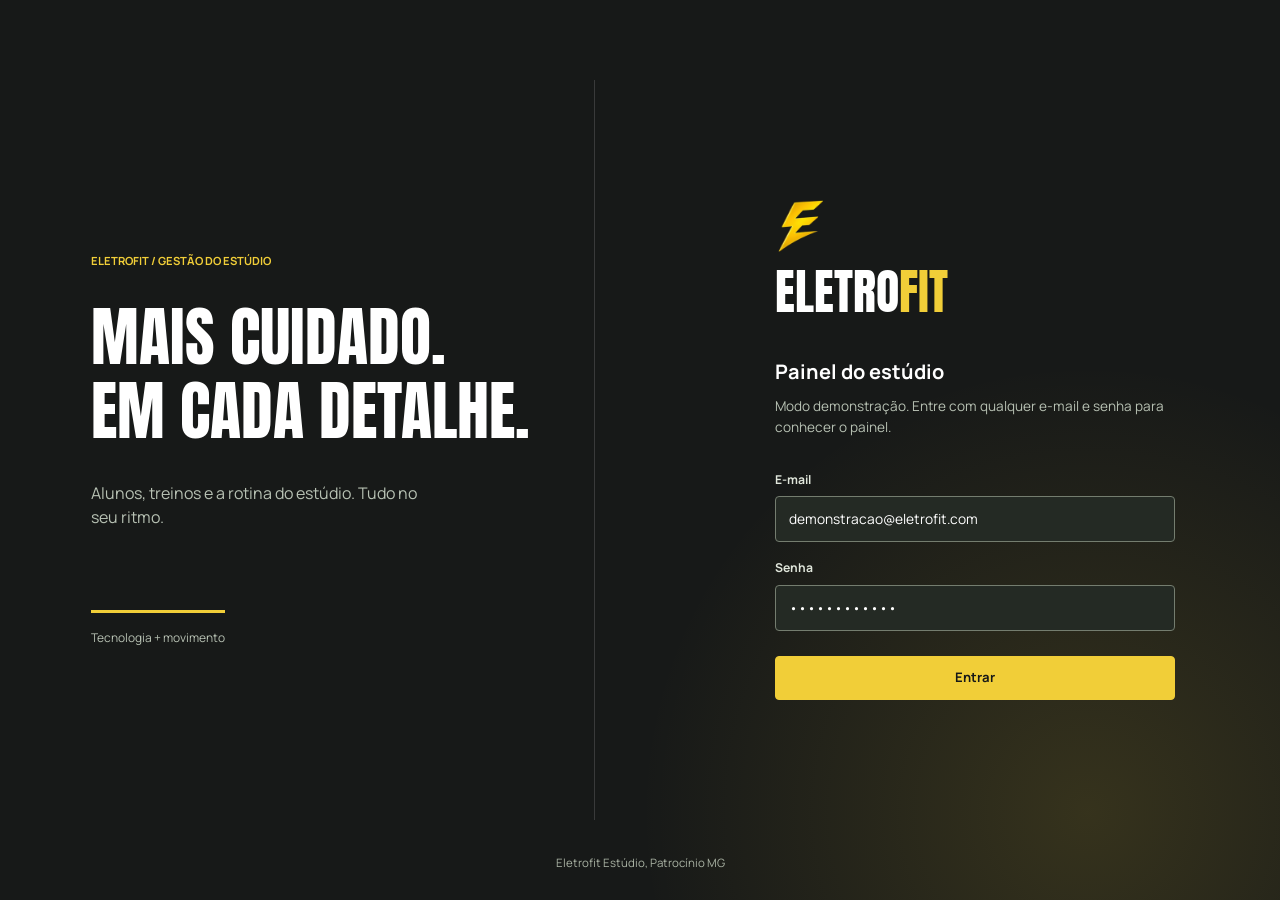
==== commit eed2d7f0: "Site turbinado, agenda da aula experimental e confirmacao de aulas Site: topo animado letra por letr" ====
--- a/painel/index.html
+++ b/painel/index.html
@@ -10,7 +10,7 @@
 <link rel="preconnect" href="https://fonts.googleapis.com">
 <link rel="preconnect" href="https://fonts.gstatic.com" crossorigin>
 <link href="https://fonts.googleapis.com/css2?family=Anton&family=Barlow+Condensed:wght@600;700&family=Manrope:wght@400;500;600;700&display=swap" rel="stylesheet">
-<link rel="stylesheet" href="painel.css?v=5">
+<link rel="stylesheet" href="painel.css?v=6">
 <link rel="icon" type="image/png" href="favicon.png">
 <link rel="apple-touch-icon" href="favicon.png">
 </head>
@@ -25,6 +25,6 @@
   <p style="padding:2rem;font-family:system-ui">Este painel precisa de JavaScript ligado para funcionar.</p>
 </noscript>
 
-<script type="module" src="js/app.js?v=5"></script>
+<script type="module" src="js/app.js?v=6"></script>
 </body>
 </html>
--- a/painel/painel.css
+++ b/painel/painel.css
@@ -132,7 +132,6 @@
 .aluno__dados>span{display:block;font-size:.73rem;color:var(--muted);overflow:hidden;text-overflow:ellipsis;white-space:nowrap;margin-top:.15rem}
 .aluno__lado{display:flex;align-items:center;gap:.5rem;flex-shrink:0;flex-wrap:wrap;justify-content:flex-end;max-width:42%}
 .cobranca{display:flex;align-items:center;gap:.75rem;flex-wrap:wrap;padding:1rem .85rem;border-bottom:1px solid var(--line);border-left:3px solid transparent}
-.cobranca--atrasada{border-left-color:var(--erro)}.cobranca--paga{border-left-color:var(--ok)}
 .cobranca__aluno{flex:1;min-width:130px;min-height:44px;text-align:left}
 .cobranca__aluno strong{display:block;font-size:.88rem;font-weight:700}
 .cobranca__aluno span{display:block;font-size:.72rem;color:var(--muted);margin-top:.2rem}
@@ -206,6 +205,7 @@
 .obs{font-size:.76rem;color:var(--muted)}.obs--centro{text-align:center;margin-top:1.5rem}
 .texto{font-size:.92rem;color:var(--ink-2)}
 .hoje-tag{display:inline-block;font-size:.65rem;font-weight:700;background:var(--ouro-fraco);color:#6d5811;padding:.15rem .5rem;border-radius:3px}
+.formas__titulo{margin-bottom:.4rem}
 .formas{display:flex;flex-wrap:wrap;gap:.7rem;margin-bottom:1.5rem}
 .forma{display:flex;gap:.4rem;font-size:.75rem;color:var(--muted);padding-right:.8rem;border-right:1px solid var(--line)}
 .forma:last-child{border:0}.forma strong{color:var(--ink);font-variant-numeric:tabular-nums}
@@ -220,6 +220,125 @@
 .progresso .obs{margin-top:.65rem}
 [data-tela="ajustes"]>.bloco>.form{max-width:740px}
 [data-tela="ajustes"]>.bloco>.form>.bt{align-self:flex-start}
+/* ---------- situacao das mensalidades ---------- */
+.cobranca--atrasada{border-left-color:var(--erro)}
+.cobranca--proxima{border-left-color:var(--alerta)}
+.cobranca--paga{border-left-color:var(--ok)}
+.cobranca--futura{border-left-color:var(--line-2)}
+.cobranca--estornada{border-left-color:var(--line-2);opacity:.62}
+.cobranca__periodo{display:block;font-size:.72rem;color:var(--muted);margin-top:.2rem}
+.cobranca__apoio{display:flex;flex-wrap:wrap;gap:.15rem .6rem;margin-top:.25rem}
+.cobranca__apoio span{font-size:.72rem;color:var(--muted)}
+.cobranca__proxima{color:var(--ink-2);font-weight:600}
+
+/* ---------- proxima cobranca, na ficha do aluno ---------- */
+.proxima-cobranca{display:flex;flex-wrap:wrap;align-items:center;gap:.3rem .75rem;
+  margin-top:.75rem;padding:.8rem 1rem;background:var(--paper-2);
+  border-left:3px solid var(--line-2)}
+.proxima-cobranca--atrasada{border-left-color:var(--erro);background:#fdf3f2}
+.proxima-cobranca--proxima{border-left-color:var(--alerta);background:var(--ouro-fraco)}
+.proxima-cobranca--paga,.proxima-cobranca--prevista{border-left-color:var(--ok)}
+.proxima-cobranca__rotulo{flex-basis:100%;font-size:.66rem;font-weight:700;
+  text-transform:uppercase;color:var(--muted)}
+.proxima-cobranca strong{font-size:.9rem}
+.proxima-cobranca .obs{flex-basis:100%;font-size:.74rem}
+.proxima-cobranca .bt{margin-left:auto}
+
+/* ---------- plano na ficha ---------- */
+.resumo-plano__nome{display:flex;align-items:center;gap:.5rem;flex-wrap:wrap}
+.resumo-plano__nome strong{display:inline}
+.form__dica-larga{grid-column:1/-1;margin-top:.1rem}
+
+/* ---------- historico de pagamentos ---------- */
+.lista-simples__valor{font-size:.86rem;font-weight:700;font-variant-numeric:tabular-nums}
+.lista-simples li.estornado>div>strong,
+.lista-simples li.estornado .lista-simples__valor{text-decoration:line-through;color:var(--muted)}
+
+/* ---------- folha de baixa ---------- */
+.baixa__resumo{padding:.8rem 1rem;background:var(--paper-2);border-left:3px solid var(--ouro)}
+.baixa__resumo strong{display:block;font-size:.95rem}
+.baixa__resumo span{display:block;font-size:.76rem;color:var(--muted);margin-top:.2rem}
+
+/* ---------- confirmacao de aulas ---------- */
+.sr{position:absolute;width:1px;height:1px;overflow:hidden;clip:rect(0 0 0 0);white-space:nowrap}
+.nota{font-size:.78rem;color:var(--ink-2);background:var(--ouro-fraco);border-left:3px solid var(--ouro);padding:.7rem .9rem;margin-bottom:1.25rem}
+.abas--dias{align-items:center}
+.abas__contador{display:inline-grid;place-items:center;min-width:20px;height:20px;padding:0 .35rem;margin-left:.45rem;border-radius:10px;background:var(--ink);color:var(--ouro);font-size:.64rem;font-weight:800;font-variant-numeric:tabular-nums}
+.abas__data{margin-left:auto;padding-left:.5rem;flex-shrink:0}
+.entrada--dia{min-height:38px;padding:.35rem .5rem;font-size:.8rem;width:auto}
+.numero--espera strong{color:var(--alerta)}
+.confirma-barra{display:flex;height:8px;gap:2px;margin:-.75rem 0 1.5rem;border-radius:4px;overflow:hidden;background:#dce3d6}
+.confirma-barra i{display:block;min-width:0;transition:flex-grow .6s var(--ease)}
+.confirma-barra__ok{background:var(--ok)}.confirma-barra__espera{background:#d9c46b}.confirma-barra__nao{background:var(--erro)}
+.bloco--sem-borda{border-top:0;padding-top:0}
+.bloco__cabeca{display:flex;align-items:center;gap:.6rem;margin-bottom:.4rem}
+.bloco__cabeca .bloco__titulo{margin:0}
+.contador{display:inline-grid;place-items:center;min-width:24px;height:24px;padding:0 .4rem;border-radius:12px;background:var(--ouro);font-size:.72rem;font-weight:800}
+#reposicoes>.obs{margin-bottom:.5rem}
+.confirmacoes{display:flex;flex-direction:column;background:white;border-block:1px solid var(--line)}
+.conf{display:grid;grid-template-columns:auto minmax(0,1fr) auto;align-items:center;gap:.5rem 1rem;padding:1rem .75rem;border-bottom:1px solid var(--line);border-left:3px solid var(--line-2);animation:entrar .35s var(--ease) both}
+.conf:last-child{border-bottom:0}
+.conf:nth-child(2){animation-delay:.03s}.conf:nth-child(3){animation-delay:.06s}.conf:nth-child(4){animation-delay:.09s}.conf:nth-child(n+5){animation-delay:.12s}
+.conf--confirmada{border-left-color:var(--ok)}
+.conf--recusada{border-left-color:#c6a321;background:#fffdf3}
+.conf--recusada_tarde{border-left-color:var(--erro);background:#fff9f8}
+.conf--enviada{border-left-color:#d9c46b}
+.conf--encerrada{opacity:.6}
+.conf__hora{min-width:52px;font-variant-numeric:tabular-nums}
+.conf__hora strong{display:block;font-size:1rem;font-weight:800}
+.conf__hora span{font-size:.7rem;color:var(--dim)}
+.conf__aluno{display:flex;align-items:center;gap:.65rem;min-width:0;text-align:left;min-height:44px}
+.conf__aluno>div{min-width:0}
+.conf__aluno strong{display:flex;flex-wrap:wrap;align-items:center;gap:.4rem;font-size:.87rem;font-weight:700}
+.conf__aluno>div>span{display:block;font-size:.72rem;color:var(--muted);overflow:hidden;text-overflow:ellipsis;white-space:nowrap}
+.conf__estado{justify-self:end}
+.conf__acoes{grid-column:1/-1;display:flex;justify-content:flex-end;gap:.4rem;flex-wrap:wrap}
+.tag-exp{font-size:.6rem;font-weight:800;text-transform:uppercase;background:var(--ink);color:var(--ouro);padding:.12rem .4rem;border-radius:3px}
+.tag-exp--rep{background:var(--ouro-fraco);color:#6d5811}
+.sessao[data-conf="confirmada"]{border-left-color:var(--ok)}
+.cartao-sessao--confirmada{border-left-color:var(--ok)}
+.cartao-sessao--confirmada strong::after{content:" ✓";color:var(--ok)}
+.cartao-sessao--exp{background:#fffdf1}
+.disparo__progresso{display:flex;align-items:center;gap:.8rem;font-size:.75rem;font-weight:700;color:var(--muted);margin-bottom:1.25rem;font-variant-numeric:tabular-nums}
+.disparo__progresso progress{flex:1;height:6px;border:0;border-radius:3px;overflow:hidden;background:#dce3d6}
+.disparo__progresso progress::-webkit-progress-bar{background:#dce3d6}
+.disparo__progresso progress::-webkit-progress-value{background:var(--ouro);transition:width .3s}
+.disparo__progresso progress::-moz-progress-bar{background:var(--ouro)}
+.disparo__aluno{display:flex;align-items:center;gap:.8rem;margin-bottom:1rem;animation:entrar .3s var(--ease) both}
+.disparo__aluno strong{display:block;font-size:1.05rem}
+.disparo__aluno span{display:block;font-size:.76rem;color:var(--muted)}
+.disparo__msg{white-space:pre-wrap;word-break:break-word;font:inherit;font-size:.8rem;line-height:1.55;color:var(--ink-2);background:#e7f3dc;border-radius:8px 8px 8px 2px;padding:.9rem 1rem;max-height:40dvh;overflow:auto;animation:entrar .35s .05s var(--ease) both}
+.grade-acoes--2 .bt{font-size:.8rem}
+.bt--texto{width:100%;min-height:40px;color:var(--muted);font-size:.76rem;text-decoration:underline;text-underline-offset:3px}
+.bt--texto:hover{color:var(--ink)}
+.disparo__fim{text-align:center;padding:1rem 0 .25rem}
+.disparo__selo{display:inline-grid;place-items:center;width:64px;height:64px;border-radius:50%;background:var(--ouro);margin-bottom:1rem;animation:selo .5s var(--ease) both}
+.disparo__fim h3{font-size:1.15rem;margin-bottom:.4rem}
+.disparo__fim .bt{margin-top:1.25rem}
+.pedido__quando{display:flex;flex-wrap:wrap;align-items:baseline;gap:.2rem .6rem;background:var(--ink);color:white;border-radius:4px;padding:.6rem .8rem;margin-bottom:.75rem}
+.pedido__quando span{font-size:.66rem;font-weight:700;text-transform:uppercase;color:var(--ouro)}
+.pedido__quando strong{font-size:.92rem}
+.pedido-resumo{padding:.8rem 1rem;background:var(--paper-2);border-left:3px solid var(--ouro)}
+.pedido-resumo strong{display:block;font-size:.95rem}
+.pedido-resumo span{display:block;font-size:.76rem;color:var(--muted);margin-top:.2rem}
+.pedido-resumo .pedido-resumo__quando{color:var(--ink);font-weight:700}
+@keyframes entrar{from{opacity:0;transform:translateY(6px)}to{opacity:1;transform:none}}
+@keyframes selo{from{transform:scale(.4);opacity:0}60%{transform:scale(1.08)}to{transform:none;opacity:1}}
+
+/* ---------- acabamento ---------- */
+.conteudo>*{animation:entrar .4s var(--ease) both}
+.conteudo>:nth-child(2){animation-delay:.04s}.conteudo>:nth-child(3){animation-delay:.08s}.conteudo>:nth-child(n+4){animation-delay:.12s}
+.numero{transition:background .2s}
+.numero strong{animation:entrar .5s var(--ease) both}
+.pedido{transition:border-color .2s,box-shadow .2s,transform .2s}
+.pedido:hover{border-color:var(--line-2);box-shadow:0 8px 24px #10180f10;transform:translateY(-1px)}
+.menu__item{position:relative}
+.menu__item.ativo::before{content:"";position:absolute;top:0;left:30%;right:30%;height:3px;border-radius:0 0 3px 3px;background:var(--ouro)}
+.login{overflow:hidden;isolation:isolate}
+.login::before{content:"";position:absolute;inset:auto -20% -40% auto;width:70vmax;height:70vmax;z-index:-1;background:radial-gradient(closest-side,#f1ce3824,transparent);animation:brilho 8s ease-in-out infinite alternate}
+@keyframes brilho{to{transform:translate(-12%,-10%) scale(1.1)}}
+@media(max-width:420px){.menu__item{font-size:.56rem}.menu__icone{width:20px;height:20px}}
+
 @media(min-width:720px){
   .corpo{padding-inline:1.75rem}.barra__interno{padding-inline:1.75rem}
   .conteudo{padding-top:2rem}.numeros{grid-template-columns:repeat(4,minmax(0,1fr))}
@@ -231,6 +350,7 @@
   .cobranca__valor{align-items:center;flex-direction:row;gap:1rem}
   .form--linha{grid-template-columns:minmax(0,1.6fr) minmax(0,1fr) auto}.form--linha>.bt{grid-column:auto}
   .pedidos{grid-template-columns:repeat(2,minmax(0,1fr))}
+  .conf{grid-template-columns:auto minmax(0,1fr) auto auto}.conf__acoes{grid-column:auto}
   .filtros>.entrada{max-width:420px}
 }
 @media(min-width:1040px){
@@ -242,6 +362,7 @@
   .menu__item{flex-direction:row;justify-content:flex-start;gap:.85rem;padding:.75rem .85rem;font-size:.84rem;min-height:48px}
   .menu__item:hover{background:#e9ede2;color:var(--ink)}
   .menu__item.ativo{background:var(--ouro);font-weight:800}.menu__item.ativo .menu__icone{color:var(--ink)}
+  .menu__item.ativo::before{display:none}
   .menu__rodape{display:flex;flex-direction:column;border-top:1px solid var(--line);margin-top:2rem;padding:1.5rem .85rem;gap:.35rem}
   .menu__rodape>span{font:400 1.5rem var(--display);color:#697561}.menu__rodape>small{font-size:.65rem;color:var(--muted)}
   .tela__titulo{font-size:1.85rem}.tela__topo{margin-bottom:2rem}.entrada{font-size:.86rem}
